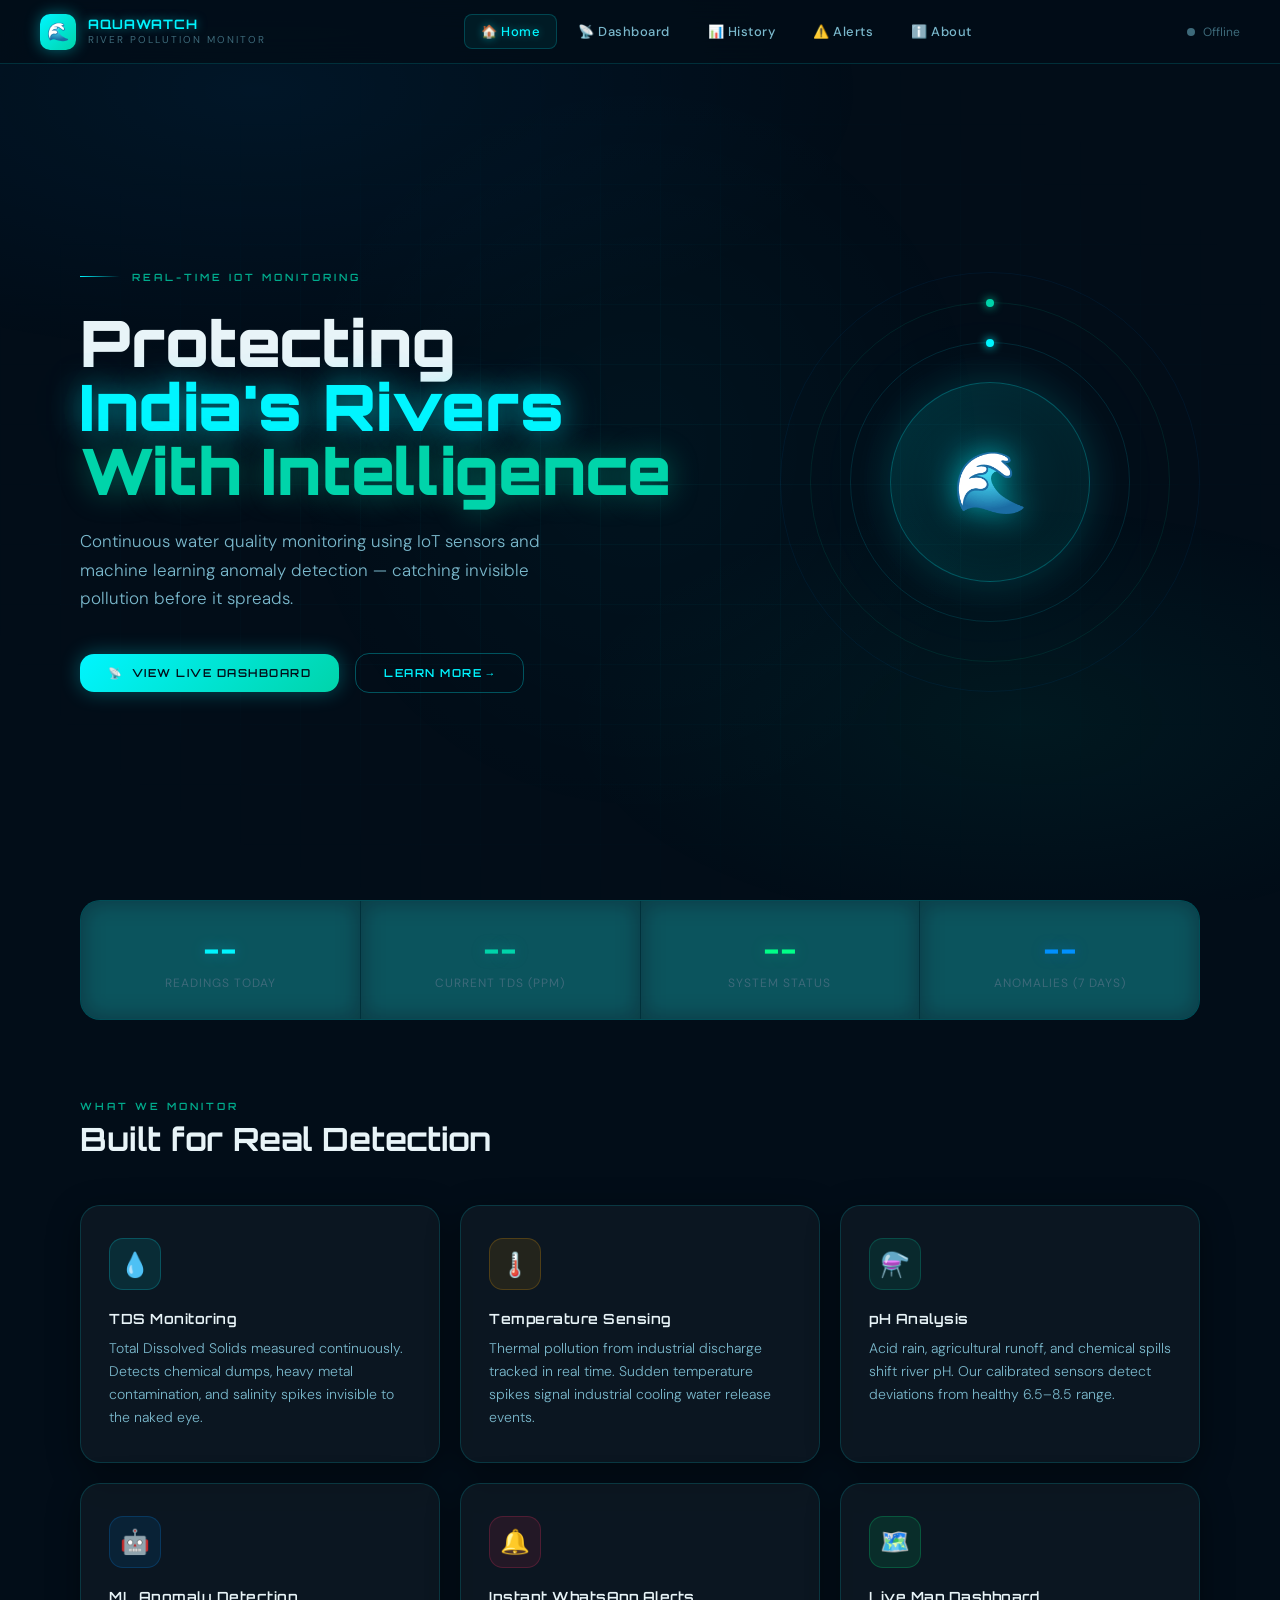
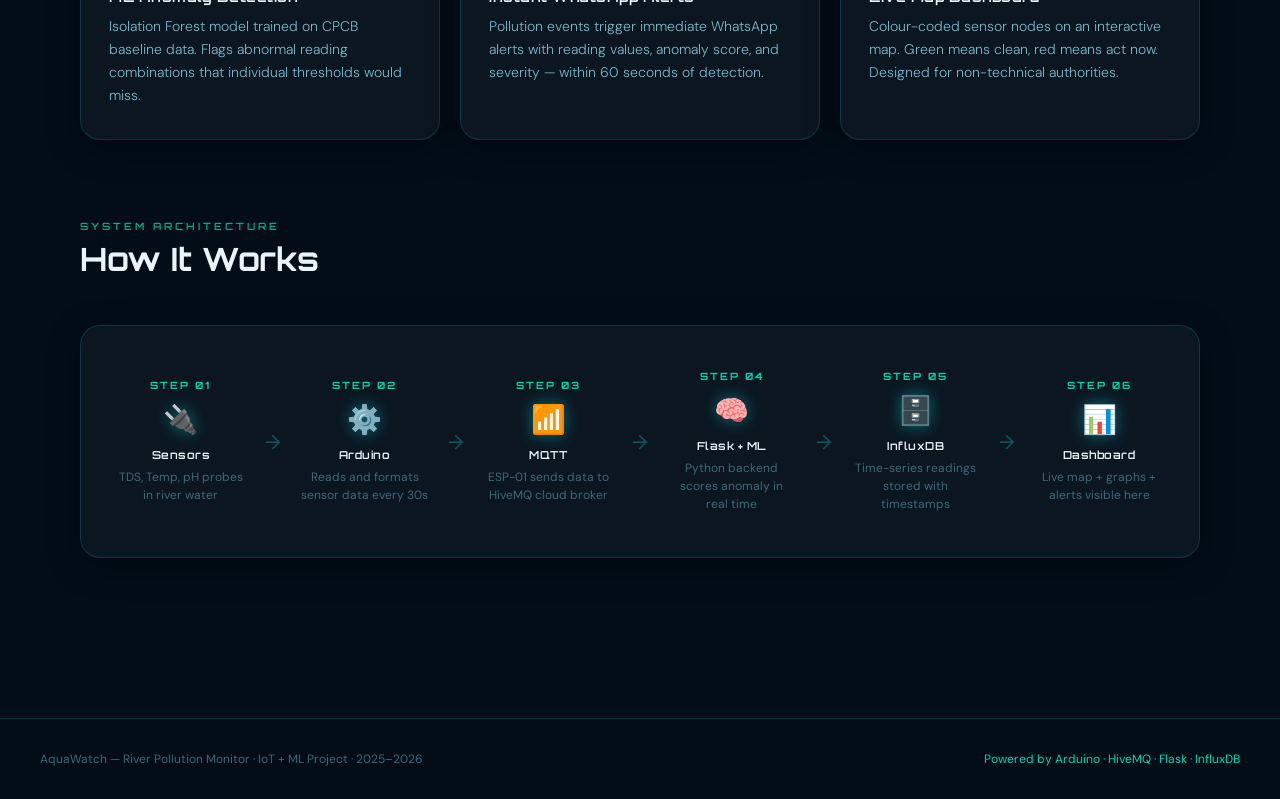
==== index.html @ d0f5efbd "Initial frontend commit" ====
<!DOCTYPE html>
<html lang="en">

<head>
  <meta charset="UTF-8">
  <meta name="viewport" content="width=device-width, initial-scale=1.0">
  <title>AquaWatch — River Pollution Monitor</title>
  <link rel="stylesheet" href="style.css">
  <style>
    /* ── HERO ───────────────────────────────────────────── */
    .hero {
      min-height: calc(100vh - var(--nav-height));
      display: flex;
      align-items: center;
      padding: 60px 80px;
      position: relative;
      overflow: hidden;
    }

    /* animated grid background */
    .hero::after {
      content: '';
      position: absolute;
      inset: 0;
      background-image:
        linear-gradient(rgba(0, 245, 255, 0.04) 1px, transparent 1px),
        linear-gradient(90deg, rgba(0, 245, 255, 0.04) 1px, transparent 1px);
      background-size: 60px 60px;
      mask-image: radial-gradient(ellipse 80% 80% at 50% 50%, black 0%, transparent 70%);
      pointer-events: none;
    }

    .hero-content {
      max-width: 620px;
      z-index: 1;
    }

    .hero-eyebrow {
      display: flex;
      align-items: center;
      gap: 12px;
      margin-bottom: 28px;
    }

    .hero-eyebrow-line {
      width: 40px;
      height: 1px;
      background: linear-gradient(90deg, var(--neon-cyan), transparent);
    }

    .hero-title {
      font-family: var(--font-display);
      font-size: clamp(38px, 5vw, 68px);
      font-weight: 900;
      line-height: 1.0;
      margin-bottom: 24px;
    }

    .hero-title .line1 {
      color: var(--text-primary);
    }

    .hero-title .line2 {
      color: var(--neon-cyan);
      text-shadow: 0 0 30px rgba(0, 245, 255, 0.5), 0 0 60px rgba(0, 245, 255, 0.2);
      display: block;
    }

    .hero-title .line3 {
      color: var(--neon-teal);
      text-shadow: 0 0 30px rgba(0, 212, 170, 0.4);
      display: block;
    }

    .hero-desc {
      font-size: 17px;
      color: var(--text-secondary);
      font-weight: 300;
      line-height: 1.7;
      margin-bottom: 40px;
      max-width: 480px;
    }

    .hero-actions {
      display: flex;
      align-items: center;
      gap: 16px;
      flex-wrap: wrap;
    }

    /* floating sensor visual */
    .hero-visual {
      position: absolute;
      right: 80px;
      top: 50%;
      transform: translateY(-50%);
      width: 420px;
      height: 420px;
      z-index: 1;
    }

    .sensor-orb {
      position: absolute;
      top: 50%;
      left: 50%;
      transform: translate(-50%, -50%);
      width: 200px;
      height: 200px;
      border-radius: 50%;
      background: radial-gradient(circle at 35% 35%, rgba(0, 245, 255, 0.15), rgba(0, 212, 170, 0.05));
      border: 1px solid rgba(0, 245, 255, 0.25);
      box-shadow:
        0 0 40px rgba(0, 245, 255, 0.15),
        0 0 100px rgba(0, 245, 255, 0.05),
        inset 0 0 40px rgba(0, 245, 255, 0.05);
      animation: orbFloat 4s ease-in-out infinite;
    }

    .sensor-orb::before {
      content: '🌊';
      position: absolute;
      top: 50%;
      left: 50%;
      transform: translate(-50%, -50%);
      font-size: 60px;
      filter: drop-shadow(0 0 15px rgba(0, 245, 255, 0.6));
    }

    .orbit-ring {
      position: absolute;
      top: 50%;
      left: 50%;
      border-radius: 50%;
      border: 1px solid rgba(0, 245, 255, 0.12);
      transform: translate(-50%, -50%);
    }

    .orbit-ring:nth-child(1) {
      width: 280px;
      height: 280px;
      animation: orbitRotate 8s linear infinite;
    }

    .orbit-ring:nth-child(2) {
      width: 360px;
      height: 360px;
      animation: orbitRotate 13s linear infinite reverse;
      border-color: rgba(0, 212, 170, 0.1);
    }

    .orbit-ring:nth-child(3) {
      width: 420px;
      height: 420px;
      animation: orbitRotate 20s linear infinite;
      border-color: rgba(0, 144, 255, 0.07);
    }

    .orbit-dot {
      position: absolute;
      width: 8px;
      height: 8px;
      border-radius: 50%;
      background: var(--neon-cyan);
      box-shadow: 0 0 10px var(--neon-cyan);
      top: -4px;
      left: 50%;
      transform: translateX(-50%);
    }

    @keyframes orbFloat {

      0%,
      100% {
        transform: translate(-50%, -50%) scale(1);
      }

      50% {
        transform: translate(-50%, -52%) scale(1.03);
      }
    }

    @keyframes orbitRotate {
      to {
        transform: translate(-50%, -50%) rotate(360deg);
      }
    }

    /* ── STATS BAR ──────────────────────────────────────── */
    .stats-bar {
      padding: 0 80px;
      margin-bottom: 80px;
    }

    .stats-bar-inner {
      display: grid;
      grid-template-columns: repeat(4, 1fr);
      gap: 1px;
      background: var(--glass-border);
      border-radius: var(--radius-lg);
      overflow: hidden;
      border: 1px solid var(--glass-border);
    }

    .stat-block {
      padding: 28px 24px;
      background: var(--glass-bg);
      backdrop-filter: blur(12px);
      text-align: center;
      transition: background 0.3s;
    }

    .stat-block:hover {
      background: var(--glass-hover);
    }

    .stat-num {
      font-family: var(--font-display);
      font-size: 32px;
      font-weight: 700;
      color: var(--neon-cyan);
      text-shadow: 0 0 15px rgba(0, 245, 255, 0.4);
      margin-bottom: 6px;
    }

    .stat-label {
      font-size: 12px;
      color: var(--text-muted);
      letter-spacing: 1px;
      text-transform: uppercase;
    }

    /* ── FEATURES ───────────────────────────────────────── */
    .features {
      padding: 0 80px 80px;
    }

    .features-header {
      margin-bottom: 48px;
    }

    .feature-grid {
      display: grid;
      grid-template-columns: repeat(3, 1fr);
      gap: 20px;
    }

    .feature-card {
      padding: 32px 28px;
      cursor: default;
    }

    .feature-icon {
      width: 52px;
      height: 52px;
      border-radius: var(--radius-md);
      display: flex;
      align-items: center;
      justify-content: center;
      font-size: 24px;
      margin-bottom: 20px;
      position: relative;
    }

    .feature-icon::after {
      content: '';
      position: absolute;
      inset: 0;
      border-radius: inherit;
      opacity: 0.15;
    }

    .fi-cyan {
      background: rgba(0, 245, 255, 0.1);
      border: 1px solid rgba(0, 245, 255, 0.2);
    }

    .fi-teal {
      background: rgba(0, 212, 170, 0.1);
      border: 1px solid rgba(0, 212, 170, 0.2);
    }

    .fi-blue {
      background: rgba(0, 144, 255, 0.1);
      border: 1px solid rgba(0, 144, 255, 0.2);
    }

    .fi-green {
      background: rgba(0, 255, 136, 0.1);
      border: 1px solid rgba(0, 255, 136, 0.2);
    }

    .fi-amber {
      background: rgba(255, 170, 0, 0.1);
      border: 1px solid rgba(255, 170, 0, 0.2);
    }

    .fi-red {
      background: rgba(255, 51, 102, 0.1);
      border: 1px solid rgba(255, 51, 102, 0.2);
    }

    .feature-title {
      font-family: var(--font-display);
      font-size: 14px;
      font-weight: 600;
      color: var(--text-primary);
      margin-bottom: 10px;
      letter-spacing: 0.5px;
    }

    .feature-desc {
      font-size: 14px;
      color: var(--text-secondary);
      line-height: 1.65;
      font-weight: 300;
    }

    /* ── HOW IT WORKS ───────────────────────────────────── */
    .how-it-works {
      padding: 0 80px 80px;
    }

    .pipeline {
      display: flex;
      align-items: center;
      gap: 0;
      margin-top: 48px;
      overflow-x: auto;
      padding-bottom: 8px;
    }

    .pipeline-step {
      flex: 1;
      min-width: 140px;
      padding: 24px 16px;
      text-align: center;
      position: relative;
    }

    .pipeline-step-num {
      font-family: var(--font-display);
      font-size: 10px;
      font-weight: 700;
      color: var(--neon-teal);
      letter-spacing: 2px;
      margin-bottom: 10px;
    }

    .pipeline-step-icon {
      font-size: 28px;
      margin-bottom: 10px;
      display: block;
      filter: drop-shadow(0 0 8px rgba(0, 245, 255, 0.4));
    }

    .pipeline-step-name {
      font-family: var(--font-display);
      font-size: 11px;
      font-weight: 600;
      color: var(--text-primary);
      letter-spacing: 0.5px;
      margin-bottom: 6px;
    }

    .pipeline-step-desc {
      font-size: 12px;
      color: var(--text-muted);
      line-height: 1.5;
    }

    .pipeline-arrow {
      color: rgba(0, 245, 255, 0.3);
      font-size: 20px;
      flex-shrink: 0;
      padding: 0 4px;
    }
  </style>
</head>

<body>

  <!-- NAVBAR -->
  <nav class="navbar">
    <a href="index.html" class="nav-logo">
      <div class="nav-logo-icon">🌊</div>
      <div>
        <div class="nav-logo-text">AQUAWATCH</div>
        <div class="nav-logo-sub">River Pollution Monitor</div>
      </div>
    </a>
    <ul class="nav-links">
      <li><a href="index.html" class="active">🏠 Home</a></li>
      <li><a href="dashboard.html">📡 Dashboard</a></li>
      <li><a href="history.html">📊 History</a></li>
      <li><a href="alerts.html">⚠️ Alerts</a></li>
      <li><a href="about.html">ℹ️ About</a></li>
    </ul>
    <div class="nav-status">
      <div class="status-dot" id="nav-status-dot"></div>
      <span id="nav-status-text">Connecting...</span>
    </div>
  </nav>

  <!-- HERO -->
  <div class="page">
    <section class="hero fade-in">
      <div class="hero-content">
        <div class="hero-eyebrow">
          <div class="hero-eyebrow-line"></div>
          <span class="section-label">Real-Time IoT Monitoring</span>
        </div>
        <h1 class="hero-title">
          <span class="line1">Protecting</span>
          <span class="line2">India's Rivers</span>
          <span class="line3">With Intelligence</span>
        </h1>
        <p class="hero-desc">
          Continuous water quality monitoring using IoT sensors and machine learning anomaly detection — catching
          invisible pollution before it spreads.
        </p>
        <div class="hero-actions">
          <a href="dashboard.html" class="btn btn-primary">
            <span>📡</span> View Live Dashboard
          </a>
          <a href="about.html" class="btn btn-ghost">Learn More →</a>
        </div>
      </div>

      <!-- Floating visual -->
      <div class="hero-visual">
        <div class="orbit-ring">
          <div class="orbit-dot"></div>
        </div>
        <div class="orbit-ring">
          <div class="orbit-dot" style="background:var(--neon-teal);box-shadow:0 0 10px var(--neon-teal)"></div>
        </div>
        <div class="orbit-ring"></div>
        <div class="sensor-orb"></div>
      </div>
    </section>

    <!-- STATS BAR -->
    <section class="stats-bar fade-in">
      <div class="stats-bar-inner">
        <div class="stat-block">
          <div class="stat-num" id="stat-readings">--</div>
          <div class="stat-label">Readings Today</div>
        </div>
        <div class="stat-block">
          <div class="stat-num" style="color:var(--neon-teal);text-shadow:0 0 15px rgba(0,212,170,0.4)" id="stat-tds">--
          </div>
          <div class="stat-label">Current TDS (ppm)</div>
        </div>
        <div class="stat-block">
          <div class="stat-num" style="color:var(--neon-green);text-shadow:0 0 15px rgba(0,255,136,0.4)"
            id="stat-status">--</div>
          <div class="stat-label">System Status</div>
        </div>
        <div class="stat-block">
          <div class="stat-num" style="color:var(--neon-blue);text-shadow:0 0 15px rgba(0,144,255,0.4)"
            id="stat-anomalies">--</div>
          <div class="stat-label">Anomalies (7 days)</div>
        </div>
      </div>
    </section>

    <!-- FEATURES -->
    <section class="features fade-in">
      <div class="features-header">
        <div class="section-label" style="margin-bottom:10px">What We Monitor</div>
        <h2 class="section-title" style="font-size:32px">Built for Real Detection</h2>
      </div>
      <div class="feature-grid">
        <div class="glass-card feature-card fade-in">
          <div class="feature-icon fi-cyan">💧</div>
          <div class="feature-title">TDS Monitoring</div>
          <div class="feature-desc">Total Dissolved Solids measured continuously. Detects chemical dumps, heavy metal
            contamination, and salinity spikes invisible to the naked eye.</div>
        </div>
        <div class="glass-card feature-card fade-in">
          <div class="feature-icon fi-amber">🌡️</div>
          <div class="feature-title">Temperature Sensing</div>
          <div class="feature-desc">Thermal pollution from industrial discharge tracked in real time. Sudden temperature
            spikes signal industrial cooling water release events.</div>
        </div>
        <div class="glass-card feature-card fade-in">
          <div class="feature-icon fi-teal">⚗️</div>
          <div class="feature-title">pH Analysis</div>
          <div class="feature-desc">Acid rain, agricultural runoff, and chemical spills shift river pH. Our calibrated
            sensors detect deviations from healthy 6.5–8.5 range.</div>
        </div>
        <div class="glass-card feature-card fade-in">
          <div class="feature-icon fi-blue">🤖</div>
          <div class="feature-title">ML Anomaly Detection</div>
          <div class="feature-desc">Isolation Forest model trained on CPCB baseline data. Flags abnormal reading
            combinations that individual thresholds would miss.</div>
        </div>
        <div class="glass-card feature-card fade-in">
          <div class="feature-icon fi-red">🔔</div>
          <div class="feature-title">Instant WhatsApp Alerts</div>
          <div class="feature-desc">Pollution events trigger immediate WhatsApp alerts with reading values, anomaly
            score, and severity — within 60 seconds of detection.</div>
        </div>
        <div class="glass-card feature-card fade-in">
          <div class="feature-icon fi-green">🗺️</div>
          <div class="feature-title">Live Map Dashboard</div>
          <div class="feature-desc">Colour-coded sensor nodes on an interactive map. Green means clean, red means act
            now. Designed for non-technical authorities.</div>
        </div>
      </div>
    </section>

    <!-- HOW IT WORKS -->
    <section class="how-it-works fade-in">
      <div class="section-label" style="margin-bottom:10px">System Architecture</div>
      <h2 class="section-title" style="font-size:32px;margin-bottom:4px">How It Works</h2>
      <div class="pipeline glass-card" style="padding:20px">
        <div class="pipeline-step">
          <div class="pipeline-step-num">STEP 01</div>
          <span class="pipeline-step-icon">🔌</span>
          <div class="pipeline-step-name">Sensors</div>
          <div class="pipeline-step-desc">TDS, Temp, pH probes in river water</div>
        </div>
        <div class="pipeline-arrow">→</div>
        <div class="pipeline-step">
          <div class="pipeline-step-num">STEP 02</div>
          <span class="pipeline-step-icon">⚙️</span>
          <div class="pipeline-step-name">Arduino</div>
          <div class="pipeline-step-desc">Reads and formats sensor data every 30s</div>
        </div>
        <div class="pipeline-arrow">→</div>
        <div class="pipeline-step">
          <div class="pipeline-step-num">STEP 03</div>
          <span class="pipeline-step-icon">📶</span>
          <div class="pipeline-step-name">MQTT</div>
          <div class="pipeline-step-desc">ESP-01 sends data to HiveMQ cloud broker</div>
        </div>
        <div class="pipeline-arrow">→</div>
        <div class="pipeline-step">
          <div class="pipeline-step-num">STEP 04</div>
          <span class="pipeline-step-icon">🧠</span>
          <div class="pipeline-step-name">Flask + ML</div>
          <div class="pipeline-step-desc">Python backend scores anomaly in real time</div>
        </div>
        <div class="pipeline-arrow">→</div>
        <div class="pipeline-step">
          <div class="pipeline-step-num">STEP 05</div>
          <span class="pipeline-step-icon">🗄️</span>
          <div class="pipeline-step-name">InfluxDB</div>
          <div class="pipeline-step-desc">Time-series readings stored with timestamps</div>
        </div>
        <div class="pipeline-arrow">→</div>
        <div class="pipeline-step">
          <div class="pipeline-step-num">STEP 06</div>
          <span class="pipeline-step-icon">📊</span>
          <div class="pipeline-step-name">Dashboard</div>
          <div class="pipeline-step-desc">Live map + graphs + alerts visible here</div>
        </div>
      </div>
    </section>

    <footer class="footer">
      <span>AquaWatch — River Pollution Monitor · IoT + ML Project · 2025–2026</span>
      <span style="color:var(--neon-teal)">Powered by Arduino · HiveMQ · Flask · InfluxDB</span>
    </footer>
  </div>

  <script>
    const API = 'https://your-backend.up.railway.app'; // ← change to Railway URL

    async function loadHomeStats() {
      try {
        const [latestRes, anomalyRes] = await Promise.all([
          fetch(API + '/api/latest'),
          fetch(API + '/api/anomalies')
        ]);
        const latest = await latestRes.json();
        const anomalies = await anomalyRes.json();

        document.getElementById('stat-tds').textContent = latest.tds ? latest.tds.toFixed(0) : '--';
        document.getElementById('stat-anomalies').textContent = anomalies.length || '0';

        const isAnomaly = latest.is_anomaly === 1;
        document.getElementById('stat-status').textContent = isAnomaly ? 'ALERT' : 'NORMAL';
        if (isAnomaly) {
          document.getElementById('stat-status').style.color = 'var(--neon-red)';
          document.getElementById('nav-status-dot').classList.add('alert');
          document.getElementById('nav-status-text').textContent = 'ANOMALY DETECTED';
        } else {
          document.getElementById('nav-status-dot').classList.remove('alert');
          document.getElementById('nav-status-text').textContent = 'System Online';
        }

        // Estimate readings today
        const todayReadings = Math.floor((new Date().getHours() * 60 + new Date().getMinutes()) / 0.5);
        document.getElementById('stat-readings').textContent = todayReadings;

      } catch (e) {
        document.getElementById('nav-status-dot').classList.add('offline');
        document.getElementById('nav-status-text').textContent = 'Offline';
      }
    }

    loadHomeStats();
  </script>
</body>

</html>
---- style.css ----
/* ═══════════════════════════════════════════════════════════
   RIVER POLLUTION MONITOR — Shared Design System
   Theme: Deep Ocean Glassmorphism + Cyan/Teal Neon
   Font: Orbitron (display) + DM Sans (body)
═══════════════════════════════════════════════════════════ */

@import url('https://fonts.googleapis.com/css2?family=Orbitron:wght@400;600;700;900&family=DM+Sans:ital,wght@0,300;0,400;0,500;0,600;1,300&display=swap');

/* ── CSS VARIABLES ───────────────────────────────────────── */
:root {
  --bg-deep:       #020d18;
  --bg-mid:        #041525;
  --bg-surface:    #071e35;

  --neon-cyan:     #00f5ff;
  --neon-teal:     #00d4aa;
  --neon-blue:     #0090ff;
  --neon-red:      #ff3366;
  --neon-amber:    #ffaa00;
  --neon-green:    #00ff88;

  --glass-bg:      rgba(255,255,255,0.04);
  --glass-border:  rgba(0,245,255,0.15);
  --glass-hover:   rgba(0,245,255,0.08);

  --text-primary:  #e8f4f8;
  --text-secondary:#7ab8cc;
  --text-muted:    #3d6a7a;

  --font-display:  'Orbitron', monospace;
  --font-body:     'DM Sans', sans-serif;

  --nav-height:    64px;
  --radius-sm:     8px;
  --radius-md:     14px;
  --radius-lg:     20px;

  --shadow-neon:   0 0 20px rgba(0,245,255,0.2), 0 0 60px rgba(0,245,255,0.05);
  --shadow-card:   0 8px 32px rgba(0,0,0,0.4);
}

/* ── RESET ───────────────────────────────────────────────── */
*, *::before, *::after { margin: 0; padding: 0; box-sizing: border-box; }
html { scroll-behavior: smooth; }
body {
  font-family: var(--font-body);
  background: var(--bg-deep);
  color: var(--text-primary);
  min-height: 100vh;
  overflow-x: hidden;
}

/* ── ANIMATED BACKGROUND ─────────────────────────────────── */
body::before {
  content: '';
  position: fixed;
  inset: 0;
  background:
    radial-gradient(ellipse 80% 50% at 20% 10%, rgba(0,144,255,0.07) 0%, transparent 60%),
    radial-gradient(ellipse 60% 40% at 80% 80%, rgba(0,212,170,0.06) 0%, transparent 60%),
    radial-gradient(ellipse 40% 60% at 50% 50%, rgba(0,245,255,0.03) 0%, transparent 70%);
  pointer-events: none;
  z-index: 0;
}

/* ── NAVIGATION ──────────────────────────────────────────── */
.navbar {
  position: fixed;
  top: 0; left: 0; right: 0;
  height: var(--nav-height);
  background: rgba(2, 13, 24, 0.85);
  backdrop-filter: blur(20px);
  -webkit-backdrop-filter: blur(20px);
  border-bottom: 1px solid var(--glass-border);
  display: flex;
  align-items: center;
  justify-content: space-between;
  padding: 0 40px;
  z-index: 1000;
}

.nav-logo {
  display: flex;
  align-items: center;
  gap: 12px;
  text-decoration: none;
}
.nav-logo-icon {
  width: 36px; height: 36px;
  background: linear-gradient(135deg, var(--neon-cyan), var(--neon-teal));
  border-radius: 10px;
  display: flex; align-items: center; justify-content: center;
  font-size: 18px;
  box-shadow: 0 0 15px rgba(0,245,255,0.4);
}
.nav-logo-text {
  font-family: var(--font-display);
  font-size: 13px;
  font-weight: 700;
  color: var(--neon-cyan);
  letter-spacing: 1px;
  text-shadow: 0 0 10px rgba(0,245,255,0.5);
  line-height: 1.2;
}
.nav-logo-sub {
  font-family: var(--font-body);
  font-size: 10px;
  color: var(--text-muted);
  font-weight: 400;
  letter-spacing: 2px;
  text-transform: uppercase;
}

.nav-links {
  display: flex;
  align-items: center;
  gap: 4px;
  list-style: none;
}

.nav-links a {
  display: flex;
  align-items: center;
  gap: 6px;
  padding: 8px 16px;
  border-radius: var(--radius-sm);
  text-decoration: none;
  font-size: 13px;
  font-weight: 500;
  color: var(--text-secondary);
  letter-spacing: 0.5px;
  transition: all 0.2s ease;
  border: 1px solid transparent;
}
.nav-links a:hover {
  color: var(--neon-cyan);
  background: var(--glass-hover);
  border-color: var(--glass-border);
}
.nav-links a.active {
  color: var(--neon-cyan);
  background: rgba(0,245,255,0.06);
  border-color: rgba(0,245,255,0.2);
  text-shadow: 0 0 8px rgba(0,245,255,0.4);
}

.nav-status {
  display: flex;
  align-items: center;
  gap: 8px;
  font-size: 12px;
  color: var(--text-muted);
}
.status-dot {
  width: 8px; height: 8px;
  border-radius: 50%;
  background: var(--neon-green);
  box-shadow: 0 0 8px var(--neon-green);
  animation: statusPulse 2s ease-in-out infinite;
}
.status-dot.offline { background: var(--text-muted); box-shadow: none; animation: none; }
.status-dot.alert   { background: var(--neon-red); box-shadow: 0 0 8px var(--neon-red); }

@keyframes statusPulse {
  0%, 100% { opacity: 1; transform: scale(1); }
  50%       { opacity: 0.6; transform: scale(0.85); }
}

/* ── PAGE WRAPPER ────────────────────────────────────────── */
.page {
  position: relative;
  z-index: 1;
  padding-top: var(--nav-height);
  min-height: 100vh;
}

/* ── GLASS CARD ──────────────────────────────────────────── */
.glass-card {
  background: var(--glass-bg);
  border: 1px solid var(--glass-border);
  border-radius: var(--radius-lg);
  backdrop-filter: blur(12px);
  -webkit-backdrop-filter: blur(12px);
  box-shadow: var(--shadow-card);
  transition: border-color 0.3s ease, box-shadow 0.3s ease;
}
.glass-card:hover {
  border-color: rgba(0,245,255,0.25);
  box-shadow: var(--shadow-card), 0 0 30px rgba(0,245,255,0.05);
}

/* ── NEON TEXT ───────────────────────────────────────────── */
.neon-text {
  color: var(--neon-cyan);
  text-shadow: 0 0 10px rgba(0,245,255,0.6), 0 0 30px rgba(0,245,255,0.2);
}
.neon-text-teal { color: var(--neon-teal); text-shadow: 0 0 10px rgba(0,212,170,0.6); }
.neon-text-blue { color: var(--neon-blue); text-shadow: 0 0 10px rgba(0,144,255,0.6); }
.neon-text-red  { color: var(--neon-red);  text-shadow: 0 0 10px rgba(255,51,102,0.6); }
.neon-text-green{ color: var(--neon-green);text-shadow: 0 0 10px rgba(0,255,136,0.6); }

/* ── SECTION HEADER ──────────────────────────────────────── */
.section-label {
  font-family: var(--font-display);
  font-size: 10px;
  font-weight: 600;
  letter-spacing: 3px;
  text-transform: uppercase;
  color: var(--neon-teal);
  opacity: 0.8;
}
.section-title {
  font-family: var(--font-display);
  font-weight: 700;
  color: var(--text-primary);
  line-height: 1.1;
}
.section-desc {
  color: var(--text-secondary);
  font-weight: 300;
  line-height: 1.7;
}

/* ── BUTTONS ─────────────────────────────────────────────── */
.btn {
  display: inline-flex;
  align-items: center;
  gap: 8px;
  padding: 12px 28px;
  border-radius: var(--radius-md);
  font-family: var(--font-display);
  font-size: 11px;
  font-weight: 600;
  letter-spacing: 1.5px;
  text-transform: uppercase;
  text-decoration: none;
  border: none;
  cursor: pointer;
  transition: all 0.25s ease;
}
.btn-primary {
  background: linear-gradient(135deg, var(--neon-cyan), var(--neon-teal));
  color: var(--bg-deep);
  box-shadow: 0 0 20px rgba(0,245,255,0.3);
}
.btn-primary:hover {
  transform: translateY(-2px);
  box-shadow: 0 0 35px rgba(0,245,255,0.5), 0 8px 20px rgba(0,0,0,0.3);
}
.btn-ghost {
  background: transparent;
  color: var(--neon-cyan);
  border: 1px solid rgba(0,245,255,0.3);
}
.btn-ghost:hover {
  background: rgba(0,245,255,0.06);
  border-color: var(--neon-cyan);
  box-shadow: 0 0 20px rgba(0,245,255,0.15);
}

/* ── STAT CHIP ───────────────────────────────────────────── */
.stat-chip {
  display: inline-flex;
  align-items: center;
  gap: 6px;
  padding: 6px 14px;
  border-radius: 100px;
  font-size: 12px;
  font-weight: 500;
  border: 1px solid;
}
.stat-chip.normal  { color: var(--neon-green); border-color: rgba(0,255,136,0.3); background: rgba(0,255,136,0.06); }
.stat-chip.warning { color: var(--neon-amber); border-color: rgba(255,170,0,0.3);  background: rgba(255,170,0,0.06); }
.stat-chip.danger  { color: var(--neon-red);   border-color: rgba(255,51,102,0.3); background: rgba(255,51,102,0.06); }

/* ── LIVE BADGE ──────────────────────────────────────────── */
.live-badge {
  display: inline-flex;
  align-items: center;
  gap: 6px;
  padding: 4px 12px;
  border-radius: 100px;
  background: rgba(0,255,136,0.08);
  border: 1px solid rgba(0,255,136,0.25);
  font-size: 11px;
  font-weight: 600;
  color: var(--neon-green);
  letter-spacing: 1px;
  text-transform: uppercase;
}
.live-dot {
  width: 6px; height: 6px;
  border-radius: 50%;
  background: var(--neon-green);
  box-shadow: 0 0 6px var(--neon-green);
  animation: statusPulse 1.5s ease-in-out infinite;
}

/* ── DIVIDER ─────────────────────────────────────────────── */
.neon-divider {
  height: 1px;
  background: linear-gradient(90deg, transparent, var(--glass-border), transparent);
  margin: 24px 0;
}

/* ── SCROLLBAR ───────────────────────────────────────────── */
::-webkit-scrollbar { width: 6px; }
::-webkit-scrollbar-track { background: var(--bg-deep); }
::-webkit-scrollbar-thumb { background: rgba(0,245,255,0.2); border-radius: 3px; }
::-webkit-scrollbar-thumb:hover { background: rgba(0,245,255,0.4); }

/* ── FADE-IN ANIMATION ───────────────────────────────────── */
.fade-in {
  opacity: 0;
  transform: translateY(20px);
  animation: fadeInUp 0.6s ease forwards;
}
.fade-in:nth-child(1) { animation-delay: 0.05s; }
.fade-in:nth-child(2) { animation-delay: 0.12s; }
.fade-in:nth-child(3) { animation-delay: 0.19s; }
.fade-in:nth-child(4) { animation-delay: 0.26s; }
.fade-in:nth-child(5) { animation-delay: 0.33s; }
.fade-in:nth-child(6) { animation-delay: 0.40s; }

@keyframes fadeInUp {
  to { opacity: 1; transform: translateY(0); }
}

/* ── GRID UTILITIES ──────────────────────────────────────── */
.grid-2 { display: grid; grid-template-columns: 1fr 1fr; gap: 20px; }
.grid-3 { display: grid; grid-template-columns: 1fr 1fr 1fr; gap: 20px; }
.grid-4 { display: grid; grid-template-columns: repeat(4, 1fr); gap: 16px; }

/* ── READING CARD ────────────────────────────────────────── */
.reading-card {
  padding: 24px;
  text-align: center;
  position: relative;
  overflow: hidden;
}
.reading-card::before {
  content: '';
  position: absolute;
  top: 0; left: 0; right: 0;
  height: 2px;
  background: var(--card-accent, var(--neon-cyan));
  box-shadow: 0 0 12px var(--card-accent, var(--neon-cyan));
}
.reading-label {
  font-size: 10px;
  font-weight: 600;
  letter-spacing: 2px;
  text-transform: uppercase;
  color: var(--text-muted);
  margin-bottom: 10px;
}
.reading-value {
  font-family: var(--font-display);
  font-size: 42px;
  font-weight: 700;
  color: var(--card-accent, var(--neon-cyan));
  text-shadow: 0 0 20px var(--card-accent, var(--neon-cyan));
  line-height: 1;
  margin-bottom: 6px;
}
.reading-unit {
  font-size: 13px;
  color: var(--text-muted);
  letter-spacing: 1px;
}
.reading-range {
  margin-top: 12px;
  font-size: 11px;
  color: var(--text-muted);
  padding: 4px 10px;
  border-radius: 100px;
  background: rgba(255,255,255,0.03);
  border: 1px solid rgba(255,255,255,0.06);
  display: inline-block;
}

/* ── TABLE ───────────────────────────────────────────────── */
.neon-table { width: 100%; border-collapse: collapse; }
.neon-table th {
  font-family: var(--font-display);
  font-size: 10px;
  font-weight: 600;
  letter-spacing: 2px;
  text-transform: uppercase;
  color: var(--neon-cyan);
  padding: 14px 18px;
  text-align: left;
  border-bottom: 1px solid var(--glass-border);
}
.neon-table td {
  padding: 14px 18px;
  font-size: 13px;
  color: var(--text-secondary);
  border-bottom: 1px solid rgba(255,255,255,0.03);
}
.neon-table tr:hover td { background: rgba(0,245,255,0.02); }

/* ── FOOTER ──────────────────────────────────────────────── */
.footer {
  margin-top: 80px;
  padding: 32px 40px;
  border-top: 1px solid var(--glass-border);
  display: flex;
  align-items: center;
  justify-content: space-between;
  font-size: 12px;
  color: var(--text-muted);
}

/* ── ALERT TICKER ────────────────────────────────────────── */
.alert-ticker {
  position: fixed;
  top: var(--nav-height);
  left: 0; right: 0;
  background: linear-gradient(90deg, rgba(255,51,102,0.12), rgba(255,51,102,0.08), rgba(255,51,102,0.12));
  border-bottom: 1px solid rgba(255,51,102,0.3);
  padding: 10px 40px;
  display: none;
  align-items: center;
  gap: 12px;
  font-size: 13px;
  color: var(--neon-red);
  z-index: 999;
  animation: alertPulse 2s ease-in-out infinite;
}
.alert-ticker.visible { display: flex; }
@keyframes alertPulse { 0%,100%{opacity:1} 50%{opacity:0.7} }

/* ── RESPONSIVE ──────────────────────────────────────────── */
@media (max-width: 900px) {
  .navbar { padding: 0 20px; }
  .nav-links { display: none; }
  .grid-2, .grid-3, .grid-4 { grid-template-columns: 1fr; }
}
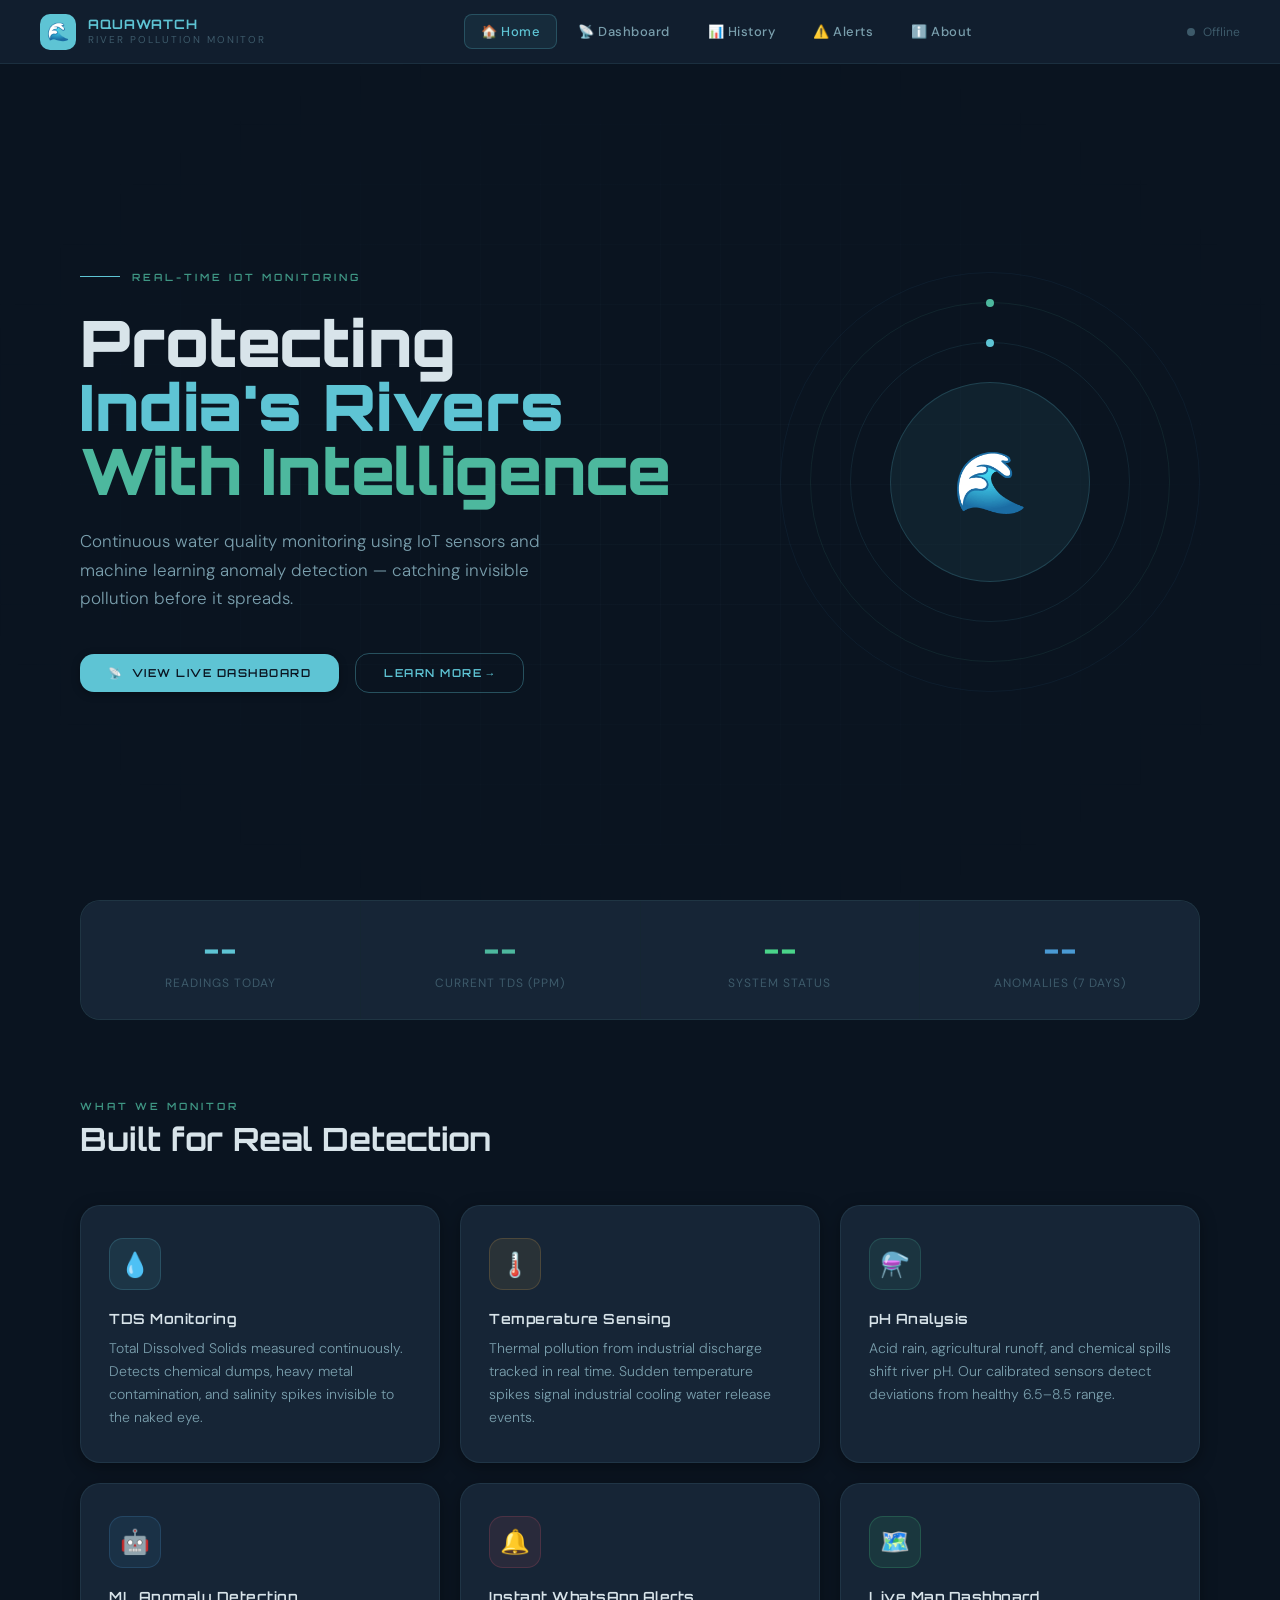
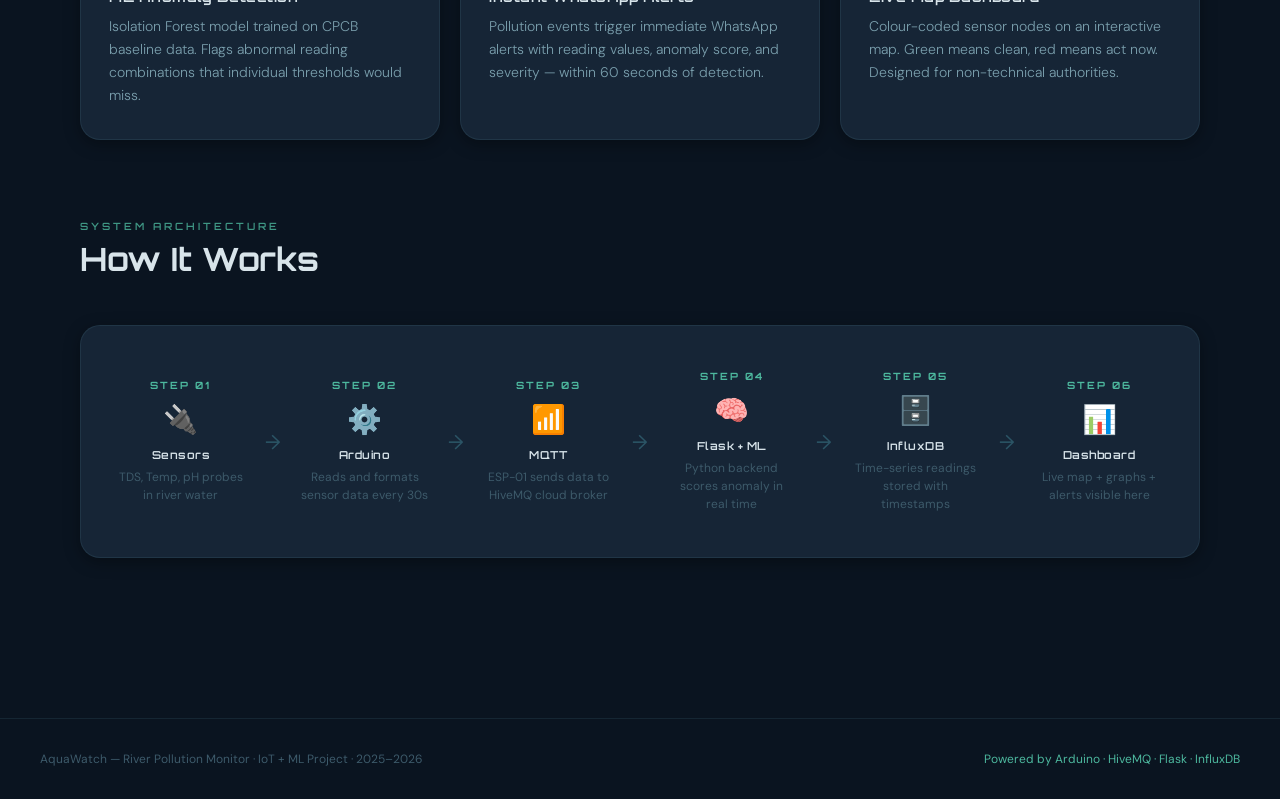
==== commit 8fed0b83: "style update and switch to render backend" ====
--- a/index.html
+++ b/index.html
@@ -23,8 +23,8 @@
       position: absolute;
       inset: 0;
       background-image:
-        linear-gradient(rgba(0, 245, 255, 0.04) 1px, transparent 1px),
-        linear-gradient(90deg, rgba(0, 245, 255, 0.04) 1px, transparent 1px);
+        linear-gradient(rgba(120, 160, 180, 0.04) 1px, transparent 1px),
+        linear-gradient(90deg, rgba(120, 160, 180, 0.04) 1px, transparent 1px);
       background-size: 60px 60px;
       mask-image: radial-gradient(ellipse 80% 80% at 50% 50%, black 0%, transparent 70%);
       pointer-events: none;
@@ -45,7 +45,7 @@
     .hero-eyebrow-line {
       width: 40px;
       height: 1px;
-      background: linear-gradient(90deg, var(--neon-cyan), transparent);
+      background: var(--neon-cyan);
     }
 
     .hero-title {
@@ -62,13 +62,11 @@
 
     .hero-title .line2 {
       color: var(--neon-cyan);
-      text-shadow: 0 0 30px rgba(0, 245, 255, 0.5), 0 0 60px rgba(0, 245, 255, 0.2);
       display: block;
     }
 
     .hero-title .line3 {
       color: var(--neon-teal);
-      text-shadow: 0 0 30px rgba(0, 212, 170, 0.4);
       display: block;
     }
 
@@ -107,12 +105,8 @@
       width: 200px;
       height: 200px;
       border-radius: 50%;
-      background: radial-gradient(circle at 35% 35%, rgba(0, 245, 255, 0.15), rgba(0, 212, 170, 0.05));
-      border: 1px solid rgba(0, 245, 255, 0.25);
-      box-shadow:
-        0 0 40px rgba(0, 245, 255, 0.15),
-        0 0 100px rgba(0, 245, 255, 0.05),
-        inset 0 0 40px rgba(0, 245, 255, 0.05);
+      background: rgba(94, 196, 212, 0.08);
+      border: 1px solid rgba(94, 196, 212, 0.2);
       animation: orbFloat 4s ease-in-out infinite;
     }
 
@@ -123,7 +117,7 @@
       left: 50%;
       transform: translate(-50%, -50%);
       font-size: 60px;
-      filter: drop-shadow(0 0 15px rgba(0, 245, 255, 0.6));
+
     }
 
     .orbit-ring {
@@ -131,7 +125,7 @@
       top: 50%;
       left: 50%;
       border-radius: 50%;
-      border: 1px solid rgba(0, 245, 255, 0.12);
+      border: 1px solid rgba(94, 196, 212, 0.1);
       transform: translate(-50%, -50%);
     }
 
@@ -145,14 +139,14 @@
       width: 360px;
       height: 360px;
       animation: orbitRotate 13s linear infinite reverse;
-      border-color: rgba(0, 212, 170, 0.1);
+      border-color: rgba(77, 184, 158, 0.1);
     }
 
     .orbit-ring:nth-child(3) {
       width: 420px;
       height: 420px;
       animation: orbitRotate 20s linear infinite;
-      border-color: rgba(0, 144, 255, 0.07);
+      border-color: rgba(74, 154, 212, 0.07);
     }
 
     .orbit-dot {
@@ -161,7 +155,6 @@
       height: 8px;
       border-radius: 50%;
       background: var(--neon-cyan);
-      box-shadow: 0 0 10px var(--neon-cyan);
       top: -4px;
       left: 50%;
       transform: translateX(-50%);
@@ -203,14 +196,19 @@
 
     .stat-block {
       padding: 28px 24px;
-      background: var(--glass-bg);
-      backdrop-filter: blur(12px);
+      background: var(--bg-surface);
       text-align: center;
-      transition: background 0.3s;
+      transition: background 0.3s, transform 0.3s;
+      cursor: default;
     }
 
     .stat-block:hover {
-      background: var(--glass-hover);
+      background: rgba(94,196,212,0.06);
+    }
+
+    .stat-block:hover .stat-num {
+      transform: scale(1.12);
+      filter: brightness(1.15);
     }
 
     .stat-num {
@@ -218,8 +216,8 @@
       font-size: 32px;
       font-weight: 700;
       color: var(--neon-cyan);
-      text-shadow: 0 0 15px rgba(0, 245, 255, 0.4);
       margin-bottom: 6px;
+      transition: transform 0.35s cubic-bezier(.22,.68,0,1.2), filter 0.35s;
     }
 
     .stat-label {
@@ -247,6 +245,21 @@
     .feature-card {
       padding: 32px 28px;
       cursor: default;
+      transition: transform 0.35s cubic-bezier(.22,.68,0,1.2), border-color 0.35s, box-shadow 0.35s;
+    }
+
+    .feature-card:hover {
+      transform: translateY(-6px);
+      border-color: rgba(94,196,212,0.35);
+      box-shadow: 0 12px 40px rgba(0,0,0,0.4), 0 0 0 1px rgba(94,196,212,0.1);
+    }
+
+    .feature-card:hover .feature-icon {
+      transform: scale(1.15) rotate(-4deg);
+    }
+
+    .feature-card:hover .feature-title {
+      color: var(--neon-cyan);
     }
 
     .feature-icon {
@@ -259,6 +272,7 @@
       font-size: 24px;
       margin-bottom: 20px;
       position: relative;
+      transition: transform 0.35s cubic-bezier(.22,.68,0,1.2);
     }
 
     .feature-icon::after {
@@ -270,33 +284,33 @@
     }
 
     .fi-cyan {
-      background: rgba(0, 245, 255, 0.1);
-      border: 1px solid rgba(0, 245, 255, 0.2);
+      background: rgba(94, 196, 212, 0.1);
+      border: 1px solid rgba(94, 196, 212, 0.2);
     }
 
     .fi-teal {
-      background: rgba(0, 212, 170, 0.1);
-      border: 1px solid rgba(0, 212, 170, 0.2);
+      background: rgba(77, 184, 158, 0.1);
+      border: 1px solid rgba(77, 184, 158, 0.2);
     }
 
     .fi-blue {
-      background: rgba(0, 144, 255, 0.1);
-      border: 1px solid rgba(0, 144, 255, 0.2);
+      background: rgba(74, 154, 212, 0.1);
+      border: 1px solid rgba(74, 154, 212, 0.2);
     }
 
     .fi-green {
-      background: rgba(0, 255, 136, 0.1);
-      border: 1px solid rgba(0, 255, 136, 0.2);
+      background: rgba(74, 212, 138, 0.1);
+      border: 1px solid rgba(74, 212, 138, 0.2);
     }
 
     .fi-amber {
-      background: rgba(255, 170, 0, 0.1);
-      border: 1px solid rgba(255, 170, 0, 0.2);
+      background: rgba(212, 162, 74, 0.1);
+      border: 1px solid rgba(212, 162, 74, 0.2);
     }
 
     .fi-red {
-      background: rgba(255, 51, 102, 0.1);
-      border: 1px solid rgba(255, 51, 102, 0.2);
+      background: rgba(212, 87, 106, 0.1);
+      border: 1px solid rgba(212, 87, 106, 0.2);
     }
 
     .feature-title {
@@ -306,6 +320,7 @@
       color: var(--text-primary);
       margin-bottom: 10px;
       letter-spacing: 0.5px;
+      transition: color 0.3s;
     }
 
     .feature-desc {
@@ -335,6 +350,28 @@
       padding: 24px 16px;
       text-align: center;
       position: relative;
+      border-radius: var(--radius-md);
+      transition: background 0.3s, transform 0.3s cubic-bezier(.22,.68,0,1.2);
+      cursor: default;
+    }
+
+    .pipeline-step:hover {
+      background: rgba(94,196,212,0.05);
+      transform: translateY(-4px);
+    }
+
+    .pipeline-step:hover .pipeline-step-icon {
+      animation: iconBounce 0.5s ease;
+    }
+
+    .pipeline-step:hover .pipeline-step-name {
+      color: var(--neon-cyan);
+    }
+
+    @keyframes iconBounce {
+      0%, 100% { transform: translateY(0); }
+      40%  { transform: translateY(-8px); }
+      60%  { transform: translateY(-3px); }
     }
 
     .pipeline-step-num {
@@ -350,7 +387,6 @@
       font-size: 28px;
       margin-bottom: 10px;
       display: block;
-      filter: drop-shadow(0 0 8px rgba(0, 245, 255, 0.4));
     }
 
     .pipeline-step-name {
@@ -360,6 +396,7 @@
       color: var(--text-primary);
       letter-spacing: 0.5px;
       margin-bottom: 6px;
+      transition: color 0.3s;
     }
 
     .pipeline-step-desc {
@@ -369,10 +406,16 @@
     }
 
     .pipeline-arrow {
-      color: rgba(0, 245, 255, 0.3);
+      color: rgba(94, 196, 212, 0.3);
       font-size: 20px;
       flex-shrink: 0;
       padding: 0 4px;
+      transition: color 0.3s, transform 0.3s;
+    }
+
+    .pipeline-step:hover + .pipeline-arrow {
+      color: rgba(94,196,212,0.6);
+      transform: translateX(3px);
     }
   </style>
 </head>
@@ -432,7 +475,7 @@
           <div class="orbit-dot"></div>
         </div>
         <div class="orbit-ring">
-          <div class="orbit-dot" style="background:var(--neon-teal);box-shadow:0 0 10px var(--neon-teal)"></div>
+          <div class="orbit-dot" style="background:var(--neon-teal)"></div>
         </div>
         <div class="orbit-ring"></div>
         <div class="sensor-orb"></div>
@@ -447,17 +490,17 @@
           <div class="stat-label">Readings Today</div>
         </div>
         <div class="stat-block">
-          <div class="stat-num" style="color:var(--neon-teal);text-shadow:0 0 15px rgba(0,212,170,0.4)" id="stat-tds">--
+          <div class="stat-num" style="color:var(--neon-teal)" id="stat-tds">--
           </div>
           <div class="stat-label">Current TDS (ppm)</div>
         </div>
         <div class="stat-block">
-          <div class="stat-num" style="color:var(--neon-green);text-shadow:0 0 15px rgba(0,255,136,0.4)"
+          <div class="stat-num" style="color:var(--neon-green)"
             id="stat-status">--</div>
           <div class="stat-label">System Status</div>
         </div>
         <div class="stat-block">
-          <div class="stat-num" style="color:var(--neon-blue);text-shadow:0 0 15px rgba(0,144,255,0.4)"
+          <div class="stat-num" style="color:var(--neon-blue)"
             id="stat-anomalies">--</div>
           <div class="stat-label">Anomalies (7 days)</div>
         </div>
@@ -566,8 +609,80 @@
   </div>
 
   <script>
-    const API = 'https://your-backend.up.railway.app'; // ← change to Railway URL
-
+    const API = 'https://river-backend-production-9764.up.railway.app';
+
+    /* ── ANIMATED COUNTER ────────────────────────────── */
+    function animateCounter(el, target, duration = 1200) {
+      const start = 0;
+      const startTime = performance.now();
+      const isInt = Number.isInteger(target);
+      function update(now) {
+        const elapsed = now - startTime;
+        const progress = Math.min(elapsed / duration, 1);
+        const eased = 1 - Math.pow(1 - progress, 3); // ease-out cubic
+        const current = start + (target - start) * eased;
+        el.textContent = isInt ? Math.round(current) : current.toFixed(0);
+        if (progress < 1) requestAnimationFrame(update);
+      }
+      requestAnimationFrame(update);
+    }
+
+    /* ── SCROLL REVEAL ───────────────────────────────── */
+    const revealObserver = new IntersectionObserver((entries) => {
+      entries.forEach(entry => {
+        if (entry.isIntersecting) {
+          entry.target.classList.add('visible');
+          revealObserver.unobserve(entry.target);
+        }
+      });
+    }, { threshold: 0.15 });
+    document.querySelectorAll('.stats-bar, .features, .how-it-works, .feature-card, .pipeline').forEach(el => {
+      el.classList.add('reveal');
+      revealObserver.observe(el);
+    });
+
+    /* ── BUTTON RIPPLE TRACKING ──────────────────────── */
+    document.querySelectorAll('.btn').forEach(btn => {
+      btn.addEventListener('mousemove', e => {
+        const rect = btn.getBoundingClientRect();
+        btn.style.setProperty('--ripple-x', ((e.clientX - rect.left) / rect.width * 100) + '%');
+        btn.style.setProperty('--ripple-y', ((e.clientY - rect.top) / rect.height * 100) + '%');
+      });
+    });
+
+    /* ── HERO VISUAL TILT ON MOUSE ───────────────────── */
+    const heroVisual = document.querySelector('.hero-visual');
+    const hero = document.querySelector('.hero');
+    if (hero && heroVisual) {
+      hero.addEventListener('mousemove', e => {
+        const rect = hero.getBoundingClientRect();
+        const x = (e.clientX - rect.left) / rect.width - 0.5;
+        const y = (e.clientY - rect.top) / rect.height - 0.5;
+        heroVisual.style.transform = `translateY(-50%) perspective(800px) rotateY(${x * 12}deg) rotateX(${-y * 12}deg)`;
+      });
+      hero.addEventListener('mouseleave', () => {
+        heroVisual.style.transform = 'translateY(-50%)';
+        heroVisual.style.transition = 'transform 0.5s ease';
+        setTimeout(() => heroVisual.style.transition = '', 500);
+      });
+    }
+
+    /* ── FEATURE CARD TILT ───────────────────────────── */
+    document.querySelectorAll('.feature-card').forEach(card => {
+      card.addEventListener('mousemove', e => {
+        const rect = card.getBoundingClientRect();
+        const x = (e.clientX - rect.left) / rect.width - 0.5;
+        const y = (e.clientY - rect.top) / rect.height - 0.5;
+        card.style.transform = `translateY(-6px) perspective(600px) rotateY(${x * 8}deg) rotateX(${-y * 8}deg)`;
+      });
+      card.addEventListener('mouseleave', () => {
+        card.style.transform = '';
+        card.style.transition = 'transform 0.4s ease';
+        setTimeout(() => card.style.transition = '', 400);
+      });
+    });
+
+    /* ── LOAD STATS ──────────────────────────────────── */
     async function loadHomeStats() {
       try {
         const [latestRes, anomalyRes] = await Promise.all([
@@ -577,8 +692,15 @@
         const latest = await latestRes.json();
         const anomalies = await anomalyRes.json();
 
-        document.getElementById('stat-tds').textContent = latest.tds ? latest.tds.toFixed(0) : '--';
-        document.getElementById('stat-anomalies').textContent = anomalies.length || '0';
+        // Animated counters
+        const tdsEl = document.getElementById('stat-tds');
+        const anomalyEl = document.getElementById('stat-anomalies');
+        const readingsEl = document.getElementById('stat-readings');
+
+        if (latest.tds) animateCounter(tdsEl, Math.round(latest.tds));
+        else tdsEl.textContent = '--';
+
+        animateCounter(anomalyEl, anomalies.length || 0);
 
         const isAnomaly = latest.is_anomaly === 1;
         document.getElementById('stat-status').textContent = isAnomaly ? 'ALERT' : 'NORMAL';
@@ -591,9 +713,8 @@
           document.getElementById('nav-status-text').textContent = 'System Online';
         }
 
-        // Estimate readings today
         const todayReadings = Math.floor((new Date().getHours() * 60 + new Date().getMinutes()) / 0.5);
-        document.getElementById('stat-readings').textContent = todayReadings;
+        animateCounter(readingsEl, todayReadings);
 
       } catch (e) {
         document.getElementById('nav-status-dot').classList.add('offline');
--- a/style.css
+++ b/style.css
@@ -1,6 +1,6 @@
 /* ═══════════════════════════════════════════════════════════
    RIVER POLLUTION MONITOR — Shared Design System
-   Theme: Deep Ocean Glassmorphism + Cyan/Teal Neon
+   Theme: Deep Ocean Matte Finish + Cyan/Teal Accents
    Font: Orbitron (display) + DM Sans (body)
 ═══════════════════════════════════════════════════════════ */
 
@@ -8,24 +8,24 @@
 
 /* ── CSS VARIABLES ───────────────────────────────────────── */
 :root {
-  --bg-deep:       #020d18;
-  --bg-mid:        #041525;
-  --bg-surface:    #071e35;
-
-  --neon-cyan:     #00f5ff;
-  --neon-teal:     #00d4aa;
-  --neon-blue:     #0090ff;
-  --neon-red:      #ff3366;
-  --neon-amber:    #ffaa00;
-  --neon-green:    #00ff88;
-
-  --glass-bg:      rgba(255,255,255,0.04);
-  --glass-border:  rgba(0,245,255,0.15);
-  --glass-hover:   rgba(0,245,255,0.08);
-
-  --text-primary:  #e8f4f8;
-  --text-secondary:#7ab8cc;
-  --text-muted:    #3d6a7a;
+  --bg-deep:       #0a1420;
+  --bg-mid:        #111e2e;
+  --bg-surface:    #162536;
+
+  --neon-cyan:     #5ec4d4;
+  --neon-teal:     #4db89e;
+  --neon-blue:     #4a9ad4;
+  --neon-red:      #d4576a;
+  --neon-amber:    #d4a24a;
+  --neon-green:    #4ad48a;
+
+  --glass-bg:      rgba(255,255,255,0.03);
+  --glass-border:  rgba(90,140,160,0.15);
+  --glass-hover:   rgba(90,140,160,0.08);
+
+  --text-primary:  #d8e4ea;
+  --text-secondary:#7a9fad;
+  --text-muted:    #3d5a6a;
 
   --font-display:  'Orbitron', monospace;
   --font-body:     'DM Sans', sans-serif;
@@ -35,8 +35,8 @@
   --radius-md:     14px;
   --radius-lg:     20px;
 
-  --shadow-neon:   0 0 20px rgba(0,245,255,0.2), 0 0 60px rgba(0,245,255,0.05);
-  --shadow-card:   0 8px 32px rgba(0,0,0,0.4);
+  --shadow-soft:   0 2px 8px rgba(0,0,0,0.3);
+  --shadow-card:   0 4px 16px rgba(0,0,0,0.35);
 }
 
 /* ── RESET ───────────────────────────────────────────────── */
@@ -48,17 +48,28 @@
   color: var(--text-primary);
   min-height: 100vh;
   overflow-x: hidden;
-}
-
-/* ── ANIMATED BACKGROUND ─────────────────────────────────── */
+  -webkit-font-smoothing: antialiased;
+  -moz-osx-font-smoothing: grayscale;
+}
+
+/* ── MATTE BACKGROUND TEXTURE ────────────────────────────── */
 body::before {
   content: '';
   position: fixed;
   inset: 0;
   background:
-    radial-gradient(ellipse 80% 50% at 20% 10%, rgba(0,144,255,0.07) 0%, transparent 60%),
-    radial-gradient(ellipse 60% 40% at 80% 80%, rgba(0,212,170,0.06) 0%, transparent 60%),
-    radial-gradient(ellipse 40% 60% at 50% 50%, rgba(0,245,255,0.03) 0%, transparent 70%);
+    repeating-linear-gradient(
+      0deg,
+      transparent,
+      rgba(255,255,255,0.003) 1px,
+      transparent 2px
+    ),
+    repeating-linear-gradient(
+      90deg,
+      transparent,
+      rgba(255,255,255,0.003) 1px,
+      transparent 2px
+    );
   pointer-events: none;
   z-index: 0;
 }
@@ -68,9 +79,7 @@
   position: fixed;
   top: 0; left: 0; right: 0;
   height: var(--nav-height);
-  background: rgba(2, 13, 24, 0.85);
-  backdrop-filter: blur(20px);
-  -webkit-backdrop-filter: blur(20px);
+  background: var(--bg-mid);
   border-bottom: 1px solid var(--glass-border);
   display: flex;
   align-items: center;
@@ -84,14 +93,27 @@
   align-items: center;
   gap: 12px;
   text-decoration: none;
+  transition: transform 0.25s ease;
+}
+.nav-logo:hover {
+  transform: scale(1.04);
+}
+.nav-logo:hover .nav-logo-icon {
+  animation: logoWobble 0.5s ease;
+}
+@keyframes logoWobble {
+  0%   { transform: rotate(0deg); }
+  25%  { transform: rotate(-8deg); }
+  50%  { transform: rotate(6deg); }
+  75%  { transform: rotate(-3deg); }
+  100% { transform: rotate(0deg); }
 }
 .nav-logo-icon {
   width: 36px; height: 36px;
-  background: linear-gradient(135deg, var(--neon-cyan), var(--neon-teal));
+  background: var(--neon-cyan);
   border-radius: 10px;
   display: flex; align-items: center; justify-content: center;
   font-size: 18px;
-  box-shadow: 0 0 15px rgba(0,245,255,0.4);
 }
 .nav-logo-text {
   font-family: var(--font-display);
@@ -99,7 +121,6 @@
   font-weight: 700;
   color: var(--neon-cyan);
   letter-spacing: 1px;
-  text-shadow: 0 0 10px rgba(0,245,255,0.5);
   line-height: 1.2;
 }
 .nav-logo-sub {
@@ -139,9 +160,8 @@
 }
 .nav-links a.active {
   color: var(--neon-cyan);
-  background: rgba(0,245,255,0.06);
-  border-color: rgba(0,245,255,0.2);
-  text-shadow: 0 0 8px rgba(0,245,255,0.4);
+  background: rgba(94,196,212,0.08);
+  border-color: rgba(94,196,212,0.25);
 }
 
 .nav-status {
@@ -155,11 +175,10 @@
   width: 8px; height: 8px;
   border-radius: 50%;
   background: var(--neon-green);
-  box-shadow: 0 0 8px var(--neon-green);
   animation: statusPulse 2s ease-in-out infinite;
 }
-.status-dot.offline { background: var(--text-muted); box-shadow: none; animation: none; }
-.status-dot.alert   { background: var(--neon-red); box-shadow: 0 0 8px var(--neon-red); }
+.status-dot.offline { background: var(--text-muted); animation: none; }
+.status-dot.alert   { background: var(--neon-red); }
 
 @keyframes statusPulse {
   0%, 100% { opacity: 1; transform: scale(1); }
@@ -176,28 +195,26 @@
 
 /* ── GLASS CARD ──────────────────────────────────────────── */
 .glass-card {
-  background: var(--glass-bg);
+  background: var(--bg-surface);
   border: 1px solid var(--glass-border);
   border-radius: var(--radius-lg);
-  backdrop-filter: blur(12px);
-  -webkit-backdrop-filter: blur(12px);
   box-shadow: var(--shadow-card);
-  transition: border-color 0.3s ease, box-shadow 0.3s ease;
+  transition: border-color 0.35s ease, box-shadow 0.35s ease, transform 0.35s cubic-bezier(.22,.68,0,1.2);
 }
 .glass-card:hover {
-  border-color: rgba(0,245,255,0.25);
-  box-shadow: var(--shadow-card), 0 0 30px rgba(0,245,255,0.05);
+  border-color: rgba(94,196,212,0.3);
+  box-shadow: 0 8px 32px rgba(0,0,0,0.45), 0 0 0 1px rgba(94,196,212,0.08);
+  transform: translateY(-4px);
 }
 
 /* ── NEON TEXT ───────────────────────────────────────────── */
 .neon-text {
   color: var(--neon-cyan);
-  text-shadow: 0 0 10px rgba(0,245,255,0.6), 0 0 30px rgba(0,245,255,0.2);
-}
-.neon-text-teal { color: var(--neon-teal); text-shadow: 0 0 10px rgba(0,212,170,0.6); }
-.neon-text-blue { color: var(--neon-blue); text-shadow: 0 0 10px rgba(0,144,255,0.6); }
-.neon-text-red  { color: var(--neon-red);  text-shadow: 0 0 10px rgba(255,51,102,0.6); }
-.neon-text-green{ color: var(--neon-green);text-shadow: 0 0 10px rgba(0,255,136,0.6); }
+}
+.neon-text-teal { color: var(--neon-teal); }
+.neon-text-blue { color: var(--neon-blue); }
+.neon-text-red  { color: var(--neon-red); }
+.neon-text-green{ color: var(--neon-green); }
 
 /* ── SECTION HEADER ──────────────────────────────────────── */
 .section-label {
@@ -236,26 +253,48 @@
   text-decoration: none;
   border: none;
   cursor: pointer;
-  transition: all 0.25s ease;
+  transition: all 0.3s cubic-bezier(.22,.68,0,1.2);
+  position: relative;
+  overflow: hidden;
+}
+.btn::after {
+  content: '';
+  position: absolute;
+  inset: 0;
+  background: radial-gradient(circle at var(--ripple-x, 50%) var(--ripple-y, 50%), rgba(255,255,255,0.25) 0%, transparent 60%);
+  opacity: 0;
+  transition: opacity 0.5s ease;
+}
+.btn:active::after {
+  opacity: 1;
+  transition: opacity 0s;
 }
 .btn-primary {
-  background: linear-gradient(135deg, var(--neon-cyan), var(--neon-teal));
+  background: var(--neon-cyan);
   color: var(--bg-deep);
-  box-shadow: 0 0 20px rgba(0,245,255,0.3);
+  box-shadow: var(--shadow-soft);
 }
 .btn-primary:hover {
-  transform: translateY(-2px);
-  box-shadow: 0 0 35px rgba(0,245,255,0.5), 0 8px 20px rgba(0,0,0,0.3);
+  transform: translateY(-3px) scale(1.03);
+  filter: brightness(1.12);
+  box-shadow: 0 6px 20px rgba(94,196,212,0.35), 0 2px 8px rgba(0,0,0,0.3);
+}
+.btn-primary:active {
+  transform: translateY(0) scale(0.98);
 }
 .btn-ghost {
   background: transparent;
   color: var(--neon-cyan);
-  border: 1px solid rgba(0,245,255,0.3);
+  border: 1px solid rgba(94,196,212,0.35);
 }
 .btn-ghost:hover {
-  background: rgba(0,245,255,0.06);
+  background: rgba(94,196,212,0.1);
   border-color: var(--neon-cyan);
-  box-shadow: 0 0 20px rgba(0,245,255,0.15);
+  transform: translateY(-2px);
+  box-shadow: 0 4px 16px rgba(94,196,212,0.15);
+}
+.btn-ghost:active {
+  transform: translateY(0) scale(0.97);
 }
 
 /* ── STAT CHIP ───────────────────────────────────────────── */
@@ -268,10 +307,18 @@
   font-size: 12px;
   font-weight: 500;
   border: 1px solid;
+  transition: transform 0.2s ease, box-shadow 0.3s ease;
+  cursor: default;
+}
+.stat-chip:hover {
+  transform: translateY(-2px);
 }
 .stat-chip.normal  { color: var(--neon-green); border-color: rgba(0,255,136,0.3); background: rgba(0,255,136,0.06); }
+.stat-chip.normal:hover { box-shadow: 0 4px 16px rgba(0,255,136,0.15); }
 .stat-chip.warning { color: var(--neon-amber); border-color: rgba(255,170,0,0.3);  background: rgba(255,170,0,0.06); }
+.stat-chip.warning:hover { box-shadow: 0 4px 16px rgba(255,170,0,0.15); }
 .stat-chip.danger  { color: var(--neon-red);   border-color: rgba(255,51,102,0.3); background: rgba(255,51,102,0.06); }
+.stat-chip.danger:hover { box-shadow: 0 4px 16px rgba(255,51,102,0.15); }
 
 /* ── LIVE BADGE ──────────────────────────────────────────── */
 .live-badge {
@@ -280,8 +327,8 @@
   gap: 6px;
   padding: 4px 12px;
   border-radius: 100px;
-  background: rgba(0,255,136,0.08);
-  border: 1px solid rgba(0,255,136,0.25);
+  background: rgba(74,212,138,0.08);
+  border: 1px solid rgba(74,212,138,0.2);
   font-size: 11px;
   font-weight: 600;
   color: var(--neon-green);
@@ -292,7 +339,6 @@
   width: 6px; height: 6px;
   border-radius: 50%;
   background: var(--neon-green);
-  box-shadow: 0 0 6px var(--neon-green);
   animation: statusPulse 1.5s ease-in-out infinite;
 }
 
@@ -326,6 +372,17 @@
   to { opacity: 1; transform: translateY(0); }
 }
 
+/* ── SCROLL REVEAL (JS-driven) ──────────────────────────── */
+.reveal {
+  opacity: 0;
+  transform: translateY(30px);
+  transition: opacity 0.7s cubic-bezier(.22,.68,0,1.2), transform 0.7s cubic-bezier(.22,.68,0,1.2);
+}
+.reveal.visible {
+  opacity: 1;
+  transform: translateY(0);
+}
+
 /* ── GRID UTILITIES ──────────────────────────────────────── */
 .grid-2 { display: grid; grid-template-columns: 1fr 1fr; gap: 20px; }
 .grid-3 { display: grid; grid-template-columns: 1fr 1fr 1fr; gap: 20px; }
@@ -337,6 +394,7 @@
   text-align: center;
   position: relative;
   overflow: hidden;
+  cursor: default;
 }
 .reading-card::before {
   content: '';
@@ -344,7 +402,13 @@
   top: 0; left: 0; right: 0;
   height: 2px;
   background: var(--card-accent, var(--neon-cyan));
-  box-shadow: 0 0 12px var(--card-accent, var(--neon-cyan));
+  transition: height 0.35s ease;
+}
+.reading-card:hover::before {
+  height: 4px;
+}
+.reading-card:hover .reading-value {
+  transform: scale(1.08);
 }
 .reading-label {
   font-size: 10px;
@@ -353,15 +417,19 @@
   text-transform: uppercase;
   color: var(--text-muted);
   margin-bottom: 10px;
+  transition: color 0.3s;
+}
+.reading-card:hover .reading-label {
+  color: var(--text-secondary);
 }
 .reading-value {
   font-family: var(--font-display);
   font-size: 42px;
   font-weight: 700;
   color: var(--card-accent, var(--neon-cyan));
-  text-shadow: 0 0 20px var(--card-accent, var(--neon-cyan));
   line-height: 1;
   margin-bottom: 6px;
+  transition: transform 0.35s cubic-bezier(.22,.68,0,1.2);
 }
 .reading-unit {
   font-size: 13px;
@@ -377,6 +445,11 @@
   background: rgba(255,255,255,0.03);
   border: 1px solid rgba(255,255,255,0.06);
   display: inline-block;
+  transition: background 0.3s, border-color 0.3s;
+}
+.reading-card:hover .reading-range {
+  background: rgba(255,255,255,0.06);
+  border-color: rgba(255,255,255,0.12);
 }
 
 /* ── TABLE ───────────────────────────────────────────────── */
@@ -397,8 +470,18 @@
   font-size: 13px;
   color: var(--text-secondary);
   border-bottom: 1px solid rgba(255,255,255,0.03);
-}
-.neon-table tr:hover td { background: rgba(0,245,255,0.02); }
+  transition: background 0.2s, padding-left 0.25s;
+}
+.neon-table tbody tr {
+  transition: transform 0.2s ease;
+}
+.neon-table tbody tr:hover td {
+  background: rgba(94,196,212,0.04);
+  padding-left: 22px;
+}
+.neon-table tbody tr:hover {
+  transform: scale(1.005);
+}
 
 /* ── FOOTER ──────────────────────────────────────────────── */
 .footer {
@@ -411,14 +494,30 @@
   font-size: 12px;
   color: var(--text-muted);
 }
+.footer a {
+  position: relative;
+}
+.footer a::after {
+  content: '';
+  position: absolute;
+  bottom: -2px;
+  left: 0;
+  width: 0;
+  height: 1px;
+  background: var(--neon-teal);
+  transition: width 0.3s ease;
+}
+.footer a:hover::after {
+  width: 100%;
+}
 
 /* ── ALERT TICKER ────────────────────────────────────────── */
 .alert-ticker {
   position: fixed;
   top: var(--nav-height);
   left: 0; right: 0;
-  background: linear-gradient(90deg, rgba(255,51,102,0.12), rgba(255,51,102,0.08), rgba(255,51,102,0.12));
-  border-bottom: 1px solid rgba(255,51,102,0.3);
+  background: rgba(212,87,106,0.1);
+  border-bottom: 1px solid rgba(212,87,106,0.25);
   padding: 10px 40px;
   display: none;
   align-items: center;
@@ -426,10 +525,8 @@
   font-size: 13px;
   color: var(--neon-red);
   z-index: 999;
-  animation: alertPulse 2s ease-in-out infinite;
 }
 .alert-ticker.visible { display: flex; }
-@keyframes alertPulse { 0%,100%{opacity:1} 50%{opacity:0.7} }
 
 /* ── RESPONSIVE ──────────────────────────────────────────── */
 @media (max-width: 900px) {
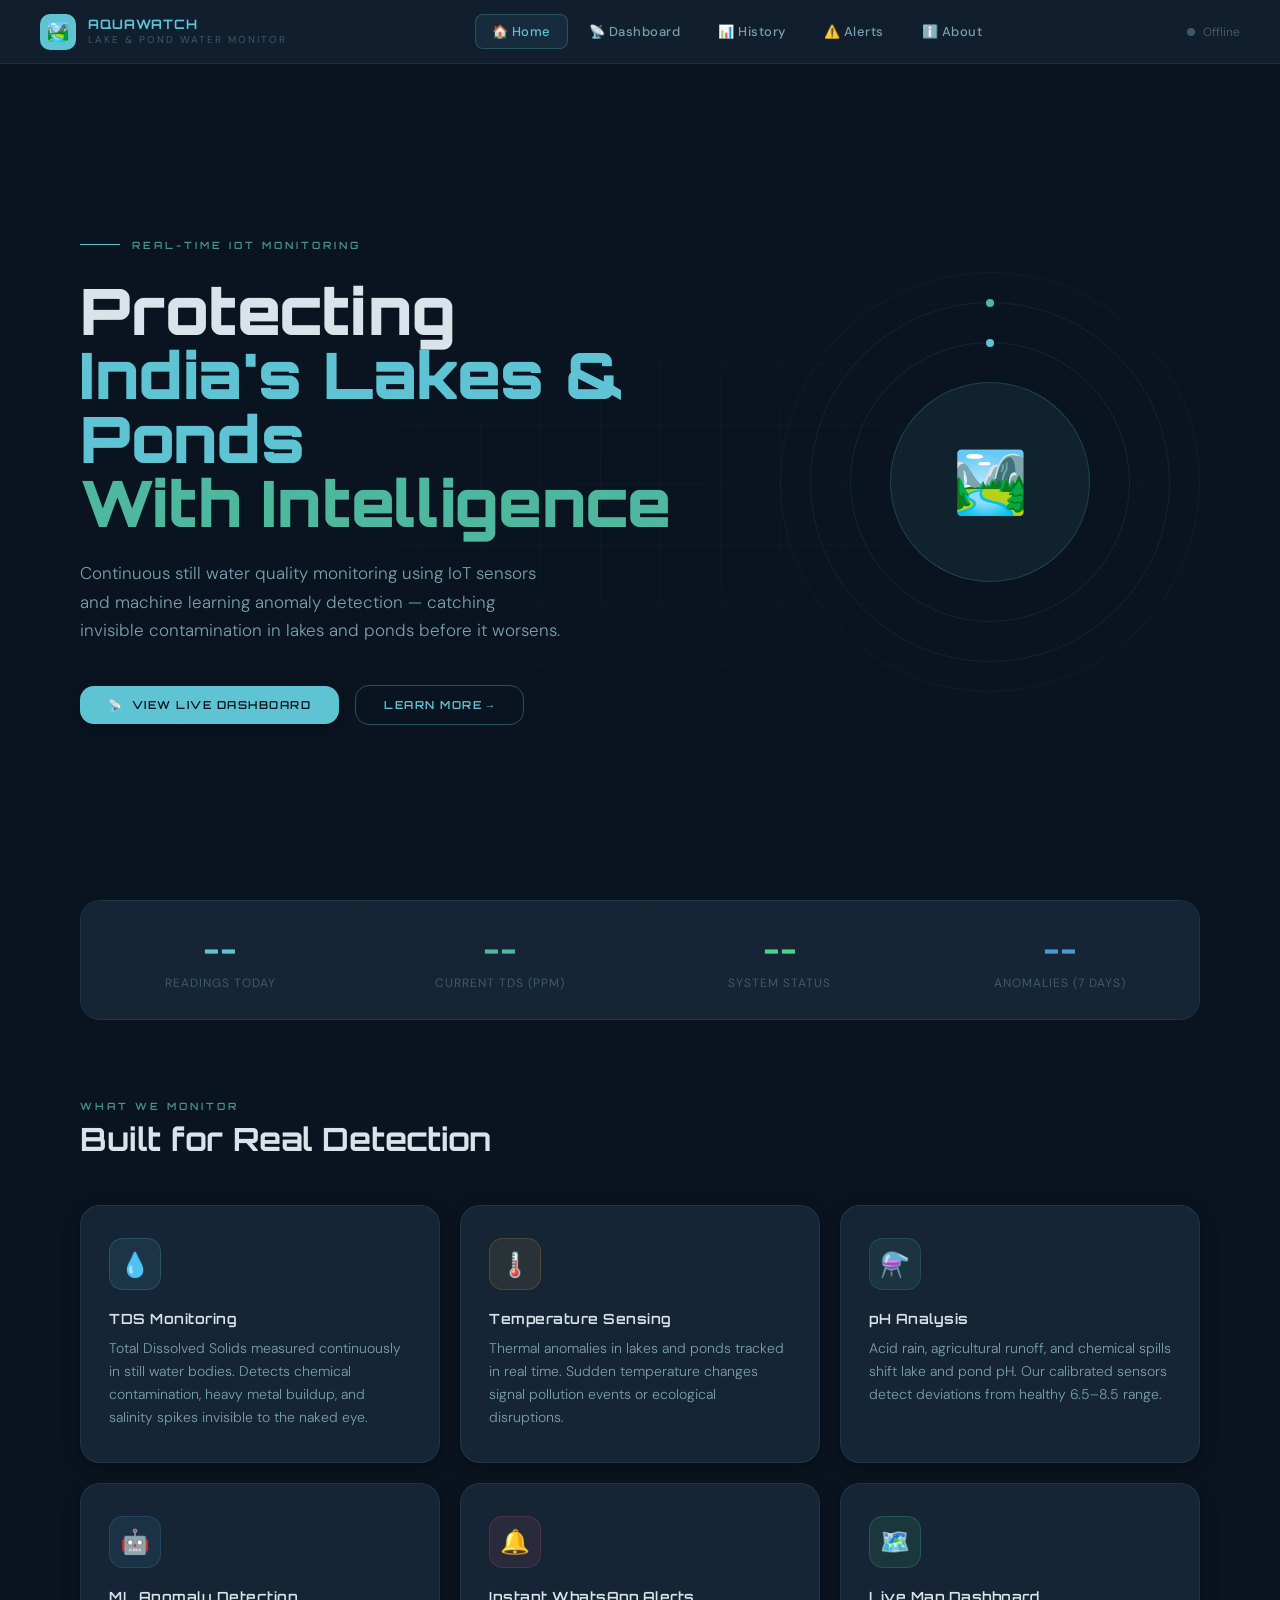
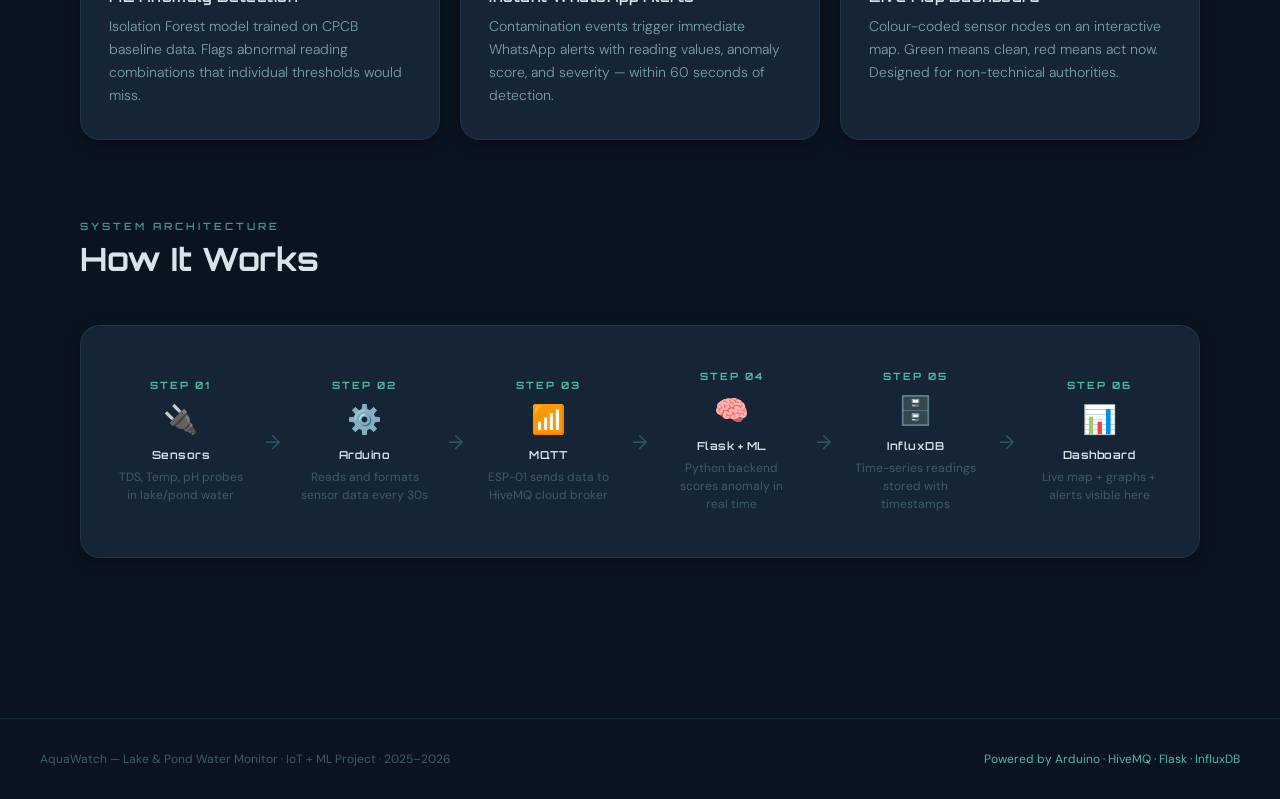
==== commit bbfd2050: "modified river to lake" ====
--- a/index.html
+++ b/index.html
@@ -4,7 +4,7 @@
 <head>
   <meta charset="UTF-8">
   <meta name="viewport" content="width=device-width, initial-scale=1.0">
-  <title>AquaWatch — River Pollution Monitor</title>
+  <title>AquaWatch — Lake & Pond Water Monitor</title>
   <link rel="stylesheet" href="style.css">
   <style>
     /* ── HERO ───────────────────────────────────────────── */
@@ -111,7 +111,7 @@
     }
 
     .sensor-orb::before {
-      content: '🌊';
+      content: '🏞️';
       position: absolute;
       top: 50%;
       left: 50%;
@@ -425,10 +425,10 @@
   <!-- NAVBAR -->
   <nav class="navbar">
     <a href="index.html" class="nav-logo">
-      <div class="nav-logo-icon">🌊</div>
+      <div class="nav-logo-icon">🏞️</div>
       <div>
         <div class="nav-logo-text">AQUAWATCH</div>
-        <div class="nav-logo-sub">River Pollution Monitor</div>
+        <div class="nav-logo-sub">Lake & Pond Water Monitor</div>
       </div>
     </a>
     <ul class="nav-links">
@@ -454,12 +454,12 @@
         </div>
         <h1 class="hero-title">
           <span class="line1">Protecting</span>
-          <span class="line2">India's Rivers</span>
+          <span class="line2">India's Lakes & Ponds</span>
           <span class="line3">With Intelligence</span>
         </h1>
         <p class="hero-desc">
-          Continuous water quality monitoring using IoT sensors and machine learning anomaly detection — catching
-          invisible pollution before it spreads.
+          Continuous still water quality monitoring using IoT sensors and machine learning anomaly detection — catching
+          invisible contamination in lakes and ponds before it worsens.
         </p>
         <div class="hero-actions">
           <a href="dashboard.html" class="btn btn-primary">
@@ -517,19 +517,19 @@
         <div class="glass-card feature-card fade-in">
           <div class="feature-icon fi-cyan">💧</div>
           <div class="feature-title">TDS Monitoring</div>
-          <div class="feature-desc">Total Dissolved Solids measured continuously. Detects chemical dumps, heavy metal
-            contamination, and salinity spikes invisible to the naked eye.</div>
+          <div class="feature-desc">Total Dissolved Solids measured continuously in still water bodies. Detects chemical contamination, heavy metal
+            buildup, and salinity spikes invisible to the naked eye.</div>
         </div>
         <div class="glass-card feature-card fade-in">
           <div class="feature-icon fi-amber">🌡️</div>
           <div class="feature-title">Temperature Sensing</div>
-          <div class="feature-desc">Thermal pollution from industrial discharge tracked in real time. Sudden temperature
-            spikes signal industrial cooling water release events.</div>
+          <div class="feature-desc">Thermal anomalies in lakes and ponds tracked in real time. Sudden temperature
+            changes signal pollution events or ecological disruptions.</div>
         </div>
         <div class="glass-card feature-card fade-in">
           <div class="feature-icon fi-teal">⚗️</div>
           <div class="feature-title">pH Analysis</div>
-          <div class="feature-desc">Acid rain, agricultural runoff, and chemical spills shift river pH. Our calibrated
+          <div class="feature-desc">Acid rain, agricultural runoff, and chemical spills shift lake and pond pH. Our calibrated
             sensors detect deviations from healthy 6.5–8.5 range.</div>
         </div>
         <div class="glass-card feature-card fade-in">
@@ -541,7 +541,7 @@
         <div class="glass-card feature-card fade-in">
           <div class="feature-icon fi-red">🔔</div>
           <div class="feature-title">Instant WhatsApp Alerts</div>
-          <div class="feature-desc">Pollution events trigger immediate WhatsApp alerts with reading values, anomaly
+          <div class="feature-desc">Contamination events trigger immediate WhatsApp alerts with reading values, anomaly
             score, and severity — within 60 seconds of detection.</div>
         </div>
         <div class="glass-card feature-card fade-in">
@@ -562,7 +562,7 @@
           <div class="pipeline-step-num">STEP 01</div>
           <span class="pipeline-step-icon">🔌</span>
           <div class="pipeline-step-name">Sensors</div>
-          <div class="pipeline-step-desc">TDS, Temp, pH probes in river water</div>
+          <div class="pipeline-step-desc">TDS, Temp, pH probes in lake/pond water</div>
         </div>
         <div class="pipeline-arrow">→</div>
         <div class="pipeline-step">
@@ -603,13 +603,13 @@
     </section>
 
     <footer class="footer">
-      <span>AquaWatch — River Pollution Monitor · IoT + ML Project · 2025–2026</span>
+      <span>AquaWatch — Lake & Pond Water Monitor · IoT + ML Project · 2025–2026</span>
       <span style="color:var(--neon-teal)">Powered by Arduino · HiveMQ · Flask · InfluxDB</span>
     </footer>
   </div>
 
   <script>
-    const API = 'https://river-backend-production-9764.up.railway.app';
+    const API = 'https://river-backend-m2gb.onrender.com';
 
     /* ── ANIMATED COUNTER ────────────────────────────── */
     function animateCounter(el, target, duration = 1200) {
--- a/style.css
+++ b/style.css
@@ -1,5 +1,5 @@
 /* ═══════════════════════════════════════════════════════════
-   RIVER POLLUTION MONITOR — Shared Design System
+   LAKE & POND WATER MONITOR — Shared Design System
    Theme: Deep Ocean Matte Finish + Cyan/Teal Accents
    Font: Orbitron (display) + DM Sans (body)
 ═══════════════════════════════════════════════════════════ */
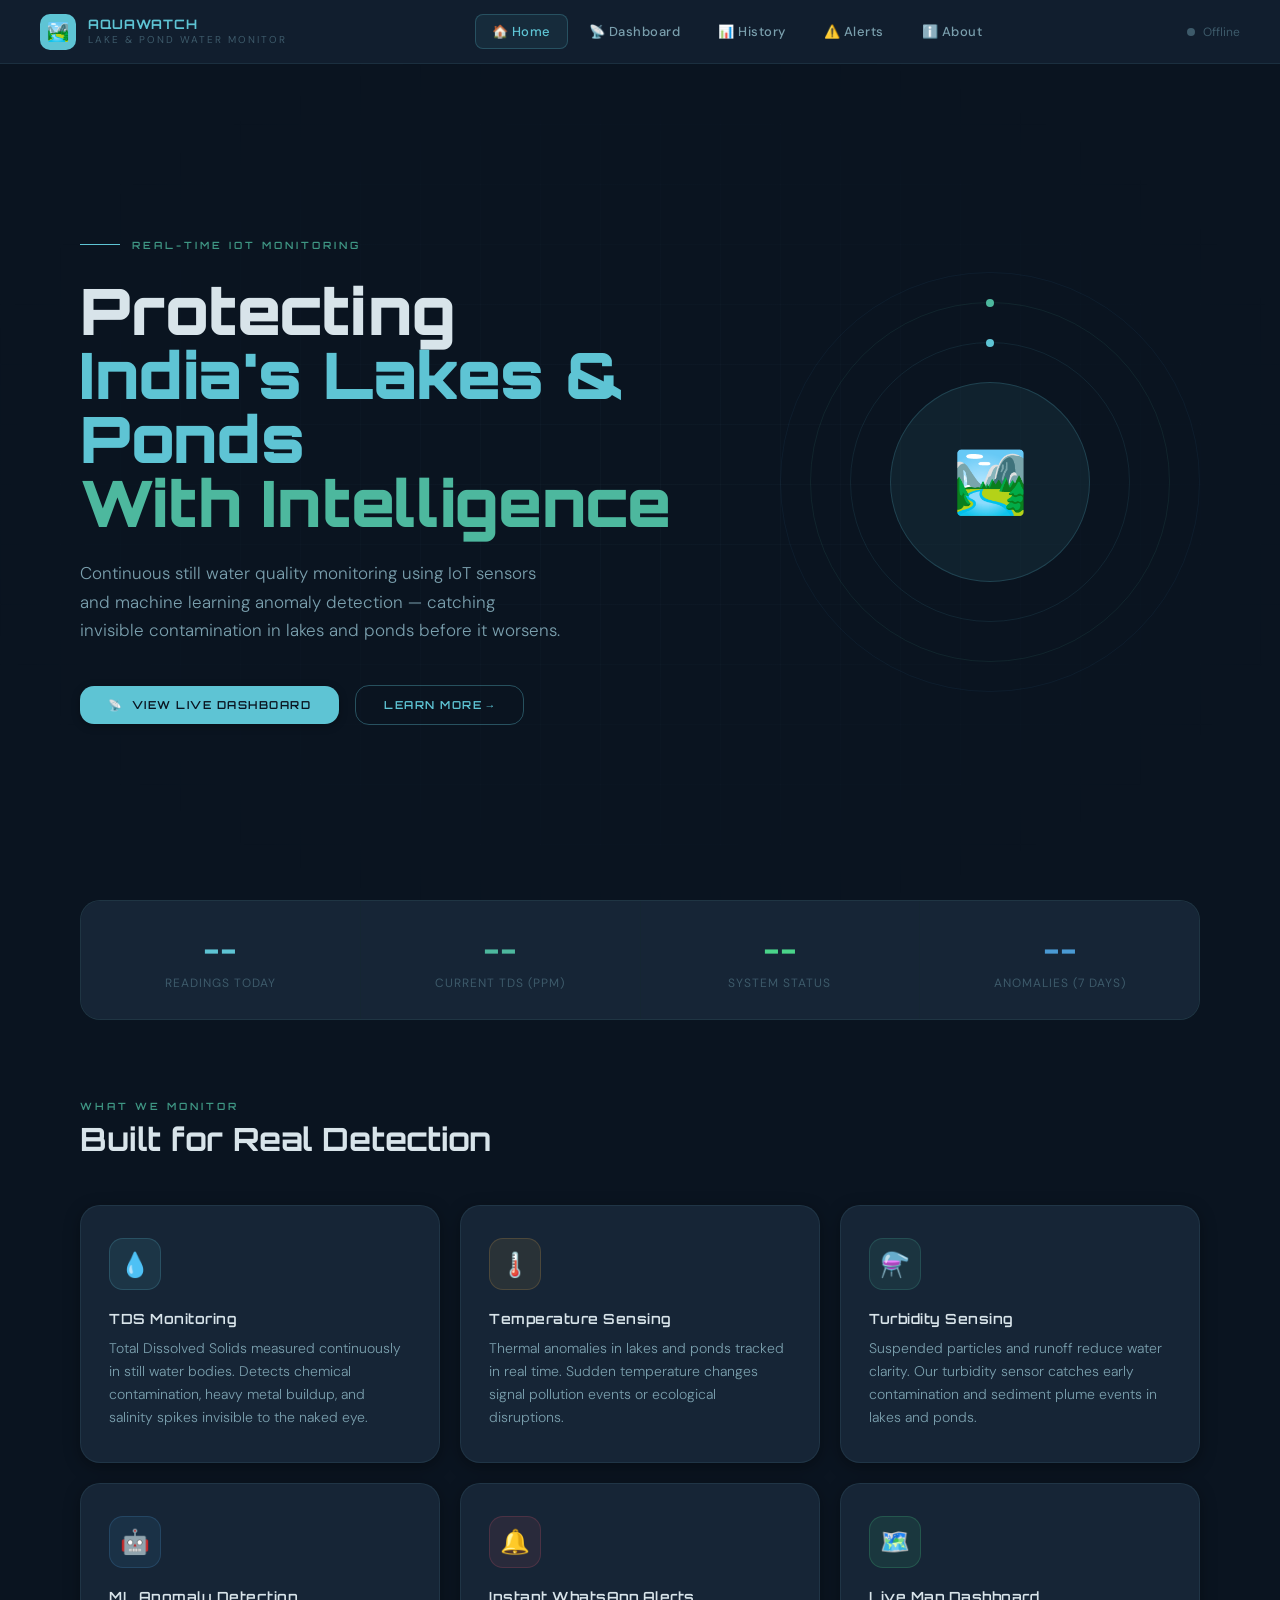
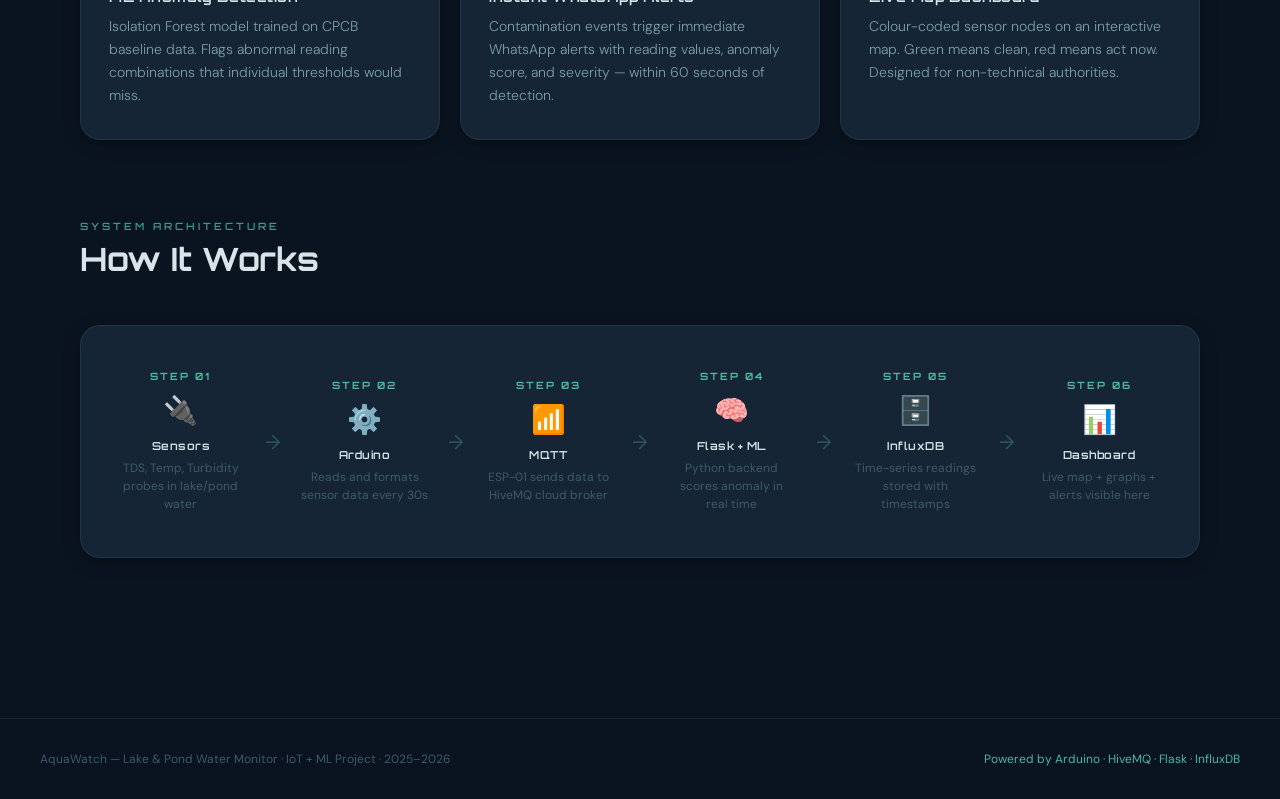
==== commit b9033bf0: "pH >> Turbidity" ====
--- a/index.html
+++ b/index.html
@@ -203,7 +203,7 @@
     }
 
     .stat-block:hover {
-      background: rgba(94,196,212,0.06);
+      background: rgba(94, 196, 212, 0.06);
     }
 
     .stat-block:hover .stat-num {
@@ -217,7 +217,7 @@
       font-weight: 700;
       color: var(--neon-cyan);
       margin-bottom: 6px;
-      transition: transform 0.35s cubic-bezier(.22,.68,0,1.2), filter 0.35s;
+      transition: transform 0.35s cubic-bezier(.22, .68, 0, 1.2), filter 0.35s;
     }
 
     .stat-label {
@@ -245,13 +245,13 @@
     .feature-card {
       padding: 32px 28px;
       cursor: default;
-      transition: transform 0.35s cubic-bezier(.22,.68,0,1.2), border-color 0.35s, box-shadow 0.35s;
+      transition: transform 0.35s cubic-bezier(.22, .68, 0, 1.2), border-color 0.35s, box-shadow 0.35s;
     }
 
     .feature-card:hover {
       transform: translateY(-6px);
-      border-color: rgba(94,196,212,0.35);
-      box-shadow: 0 12px 40px rgba(0,0,0,0.4), 0 0 0 1px rgba(94,196,212,0.1);
+      border-color: rgba(94, 196, 212, 0.35);
+      box-shadow: 0 12px 40px rgba(0, 0, 0, 0.4), 0 0 0 1px rgba(94, 196, 212, 0.1);
     }
 
     .feature-card:hover .feature-icon {
@@ -272,7 +272,7 @@
       font-size: 24px;
       margin-bottom: 20px;
       position: relative;
-      transition: transform 0.35s cubic-bezier(.22,.68,0,1.2);
+      transition: transform 0.35s cubic-bezier(.22, .68, 0, 1.2);
     }
 
     .feature-icon::after {
@@ -351,12 +351,12 @@
       text-align: center;
       position: relative;
       border-radius: var(--radius-md);
-      transition: background 0.3s, transform 0.3s cubic-bezier(.22,.68,0,1.2);
+      transition: background 0.3s, transform 0.3s cubic-bezier(.22, .68, 0, 1.2);
       cursor: default;
     }
 
     .pipeline-step:hover {
-      background: rgba(94,196,212,0.05);
+      background: rgba(94, 196, 212, 0.05);
       transform: translateY(-4px);
     }
 
@@ -369,9 +369,19 @@
     }
 
     @keyframes iconBounce {
-      0%, 100% { transform: translateY(0); }
-      40%  { transform: translateY(-8px); }
-      60%  { transform: translateY(-3px); }
+
+      0%,
+      100% {
+        transform: translateY(0);
+      }
+
+      40% {
+        transform: translateY(-8px);
+      }
+
+      60% {
+        transform: translateY(-3px);
+      }
     }
 
     .pipeline-step-num {
@@ -413,8 +423,8 @@
       transition: color 0.3s, transform 0.3s;
     }
 
-    .pipeline-step:hover + .pipeline-arrow {
-      color: rgba(94,196,212,0.6);
+    .pipeline-step:hover+.pipeline-arrow {
+      color: rgba(94, 196, 212, 0.6);
       transform: translateX(3px);
     }
   </style>
@@ -495,13 +505,11 @@
           <div class="stat-label">Current TDS (ppm)</div>
         </div>
         <div class="stat-block">
-          <div class="stat-num" style="color:var(--neon-green)"
-            id="stat-status">--</div>
+          <div class="stat-num" style="color:var(--neon-green)" id="stat-status">--</div>
           <div class="stat-label">System Status</div>
         </div>
         <div class="stat-block">
-          <div class="stat-num" style="color:var(--neon-blue)"
-            id="stat-anomalies">--</div>
+          <div class="stat-num" style="color:var(--neon-blue)" id="stat-anomalies">--</div>
           <div class="stat-label">Anomalies (7 days)</div>
         </div>
       </div>
@@ -517,7 +525,8 @@
         <div class="glass-card feature-card fade-in">
           <div class="feature-icon fi-cyan">💧</div>
           <div class="feature-title">TDS Monitoring</div>
-          <div class="feature-desc">Total Dissolved Solids measured continuously in still water bodies. Detects chemical contamination, heavy metal
+          <div class="feature-desc">Total Dissolved Solids measured continuously in still water bodies. Detects chemical
+            contamination, heavy metal
             buildup, and salinity spikes invisible to the naked eye.</div>
         </div>
         <div class="glass-card feature-card fade-in">
@@ -528,9 +537,10 @@
         </div>
         <div class="glass-card feature-card fade-in">
           <div class="feature-icon fi-teal">⚗️</div>
-          <div class="feature-title">pH Analysis</div>
-          <div class="feature-desc">Acid rain, agricultural runoff, and chemical spills shift lake and pond pH. Our calibrated
-            sensors detect deviations from healthy 6.5–8.5 range.</div>
+          <div class="feature-title">Turbidity Sensing</div>
+          <div class="feature-desc">Suspended particles and runoff reduce water clarity. Our turbidity sensor catches
+            early contamination
+            and sediment plume events in lakes and ponds.</div>
         </div>
         <div class="glass-card feature-card fade-in">
           <div class="feature-icon fi-blue">🤖</div>
@@ -562,7 +572,7 @@
           <div class="pipeline-step-num">STEP 01</div>
           <span class="pipeline-step-icon">🔌</span>
           <div class="pipeline-step-name">Sensors</div>
-          <div class="pipeline-step-desc">TDS, Temp, pH probes in lake/pond water</div>
+          <div class="pipeline-step-desc">TDS, Temp, Turbidity probes in lake/pond water</div>
         </div>
         <div class="pipeline-arrow">→</div>
         <div class="pipeline-step">
